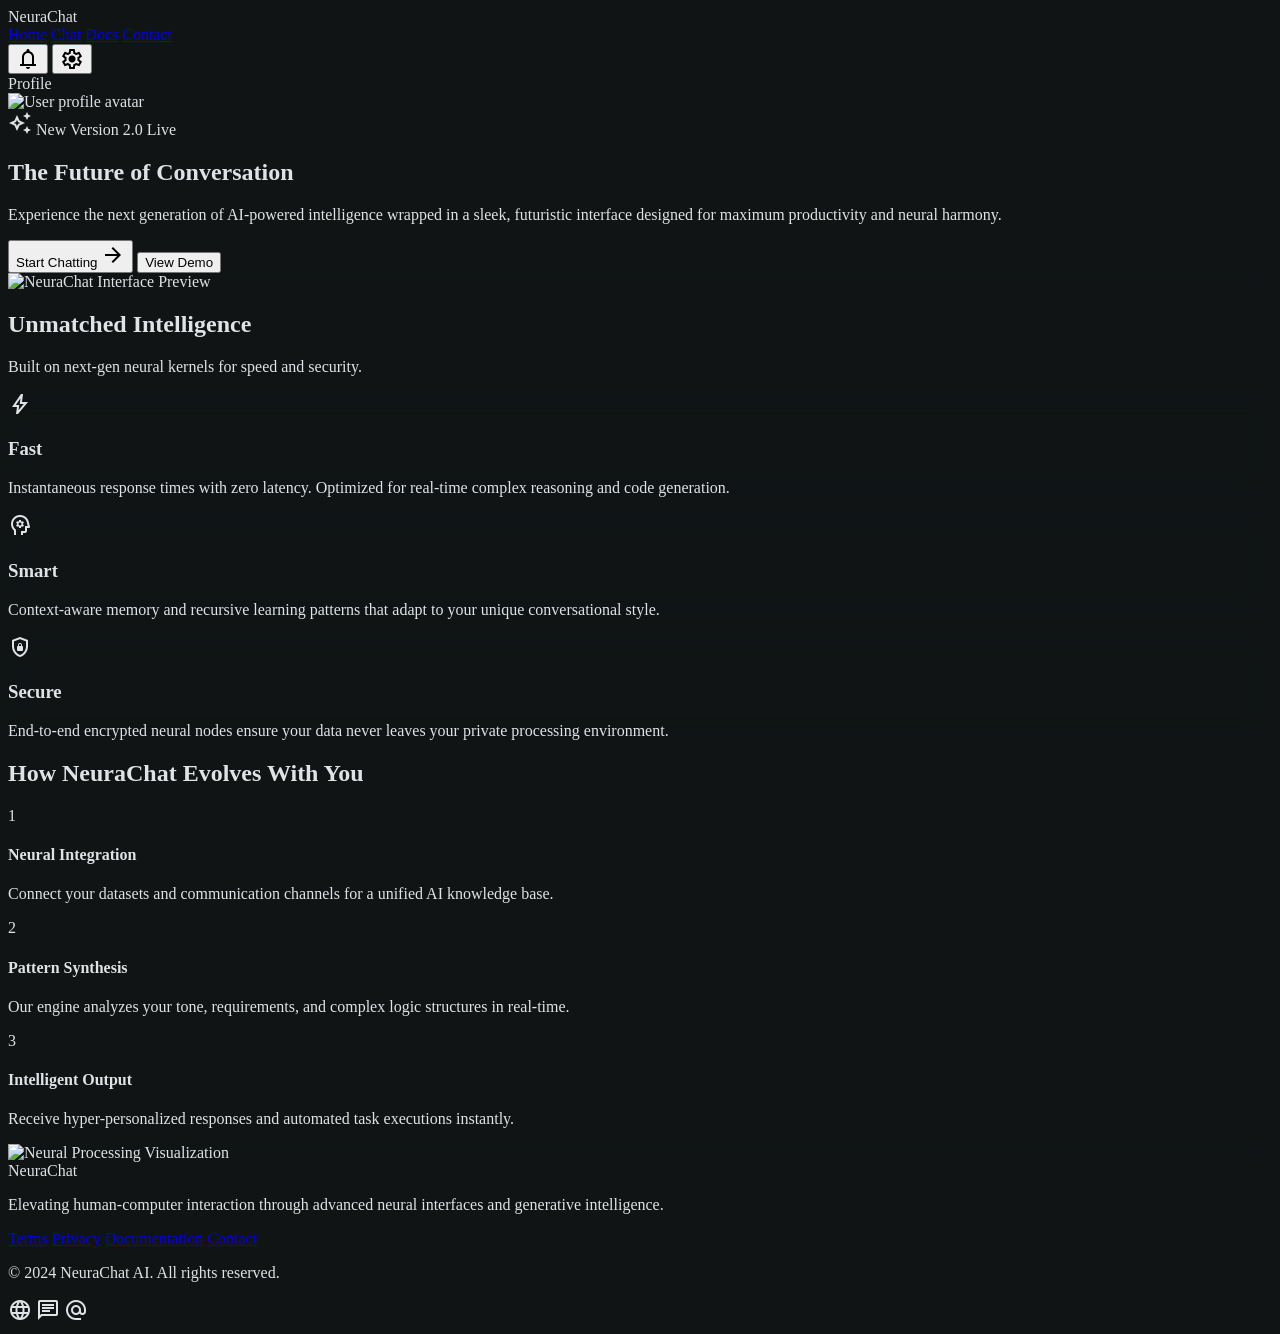
==== frontend/html/index.html @ 5225e56a "Add changes excluding .env" ====
<!DOCTYPE html>

<html class="dark" lang="en"><head>
<meta charset="utf-8"/>
<meta content="width=device-width, initial-scale=1.0" name="viewport"/>
<title>NeuraChat - The Future of Conversation</title>
<script src="https://cdn.tailwindcss.com?plugins=forms,container-queries"></script>
<link href="https://fonts.googleapis.com/css2?family=Inter:wght@400;500;600;700&amp;family=Space+Grotesk:wght@500;600;700&amp;display=swap" rel="stylesheet"/>
<link href="https://fonts.googleapis.com/css2?family=Material+Symbols+Outlined:wght,FILL@100..700,0..1&amp;display=swap" rel="stylesheet"/>
<link href="https://fonts.googleapis.com/css2?family=Material+Symbols+Outlined:wght,FILL@100..700,0..1&amp;display=swap" rel="stylesheet"/>
<style>
        .material-symbols-outlined {
            font-variation-settings: 'FILL' 0, 'wght' 400, 'GRAD' 0, 'opsz' 24;
        }
        body {
            background-color: #101415;
            color: #e0e3e5;
            overflow-x: hidden;
        }
        .glass-card {
            backdrop-filter: blur(12px);
            -webkit-backdrop-filter: blur(12px);
        }
    </style>
<script id="tailwind-config">
        tailwind.config = {
          darkMode: "class",
          theme: {
            extend: {
              "colors": {
                      "on-secondary-fixed": "#001f26",
                      "primary-fixed": "#eaddff",
                      "surface-container-high": "#272a2c",
                      "tertiary-fixed-dim": "#c2c6db",
                      "inverse-surface": "#e0e3e5",
                      "on-primary-fixed": "#25005a",
                      "on-tertiary": "#2b3040",
                      "error-container": "#93000a",
                      "secondary-fixed": "#acedff",
                      "tertiary": "#c2c6db",
                      "on-surface": "#e0e3e5",
                      "surface-bright": "#363a3b",
                      "on-secondary-fixed-variant": "#004e5c",
                      "secondary": "#4cd7f6",
                      "on-tertiary-container": "#e1e5fb",
                      "on-background": "#e0e3e5",
                      "secondary-fixed-dim": "#4cd7f6",
                      "on-tertiary-fixed": "#161b2b",
                      "tertiary-fixed": "#dee1f7",
                      "surface-container-lowest": "#0b0f10",
                      "primary": "#d2bbff",
                      "inverse-primary": "#732ee4",
                      "background": "#101415",
                      "secondary-container": "#03b5d3",
                      "surface": "#101415",
                      "on-tertiary-fixed-variant": "#414658",
                      "surface-variant": "#323537",
                      "inverse-on-surface": "#2d3133",
                      "surface-container-highest": "#323537",
                      "primary-container": "#7c3aed",
                      "tertiary-container": "#616679",
                      "surface-container": "#1d2022",
                      "surface-dim": "#101415",
                      "on-error": "#690005",
                      "surface-tint": "#d2bbff",
                      "outline": "#958da1",
                      "on-secondary": "#003640",
                      "error": "#ffb4ab",
                      "on-error-container": "#ffdad6",
                      "on-primary": "#3f008e",
                      "on-primary-fixed-variant": "#5a00c6",
                      "on-primary-container": "#ede0ff",
                      "surface-container-low": "#191c1e",
                      "on-surface-variant": "#ccc3d8",
                      "on-secondary-container": "#00424e",
                      "outline-variant": "#4a4455",
                      "primary-fixed-dim": "#d2bbff"
              },
              "borderRadius": {
                      "DEFAULT": "0.25rem",
                      "lg": "0.5rem",
                      "xl": "0.75rem",
                      "full": "9999px"
              },
              "spacing": {
                      "lg": "2.5rem",
                      "xl": "4rem",
                      "base": "4px",
                      "md": "1.5rem",
                      "sm": "1rem",
                      "container-max": "1280px",
                      "xs": "0.5rem",
                      "gutter": "24px"
              },
              "fontFamily": {
                      "headline-lg-mobile": ["Space Grotesk"],
                      "body-lg": ["Inter"],
                      "headline-lg": ["Space Grotesk"],
                      "display-lg": ["Space Grotesk"],
                      "caption": ["Inter"],
                      "body-md": ["Inter"],
                      "label-md": ["Inter"],
                      "headline-md": ["Space Grotesk"]
              },
              "fontSize": {
                      "headline-lg-mobile": ["24px", {"lineHeight": "1.2", "fontWeight": "600"}],
                      "body-lg": ["18px", {"lineHeight": "1.6", "fontWeight": "400"}],
                      "headline-lg": ["32px", {"lineHeight": "1.2", "fontWeight": "600"}],
                      "display-lg": ["48px", {"lineHeight": "1.1", "letterSpacing": "-0.02em", "fontWeight": "700"}],
                      "caption": ["12px", {"lineHeight": "1.4", "fontWeight": "400"}],
                      "body-md": ["16px", {"lineHeight": "1.6", "fontWeight": "400"}],
                      "label-md": ["14px", {"lineHeight": "1.4", "letterSpacing": "0.05em", "fontWeight": "600"}],
                      "headline-md": ["24px", {"lineHeight": "1.3", "fontWeight": "500"}]
              }
            },
          },
        }
      </script>
</head>
<body class="bg-background text-on-background selection:bg-primary/30">
<!-- Top Navigation Bar -->
<nav class="fixed top-4 left-1/2 -translate-x-1/2 w-[95%] rounded-xl border border-white/10 bg-surface/80 backdrop-blur-xl shadow-[0_0_20px_rgba(76,215,246,0.1)] z-50 transition-all duration-300">
<div class="flex justify-between items-center px-6 py-3 max-w-7xl mx-auto">
<div class="flex items-center gap-2">
<span class="font-headline-lg text-headline-lg font-bold text-transparent bg-clip-text bg-gradient-to-r from-primary to-secondary">NeuraChat</span>
</div>
<div class="hidden md:flex items-center gap-8">
<a class="font-label-md text-label-md text-secondary border-b-2 border-secondary pb-1 transition-all" href="#">Home</a>
<a class="font-label-md text-label-md text-on-surface-variant hover:text-primary transition-colors transition-transform duration-200 hover:scale-105 active:scale-95" href="#">Chat</a>
<a class="font-label-md text-label-md text-on-surface-variant hover:text-primary transition-colors transition-transform duration-200 hover:scale-105 active:scale-95" href="#">Docs</a>
<a class="font-label-md text-label-md text-on-surface-variant hover:text-primary transition-colors transition-transform duration-200 hover:scale-105 active:scale-95" href="#">Contact</a>
</div>
<div class="flex items-center gap-4">
<button class="material-symbols-outlined text-on-surface-variant hover:text-primary transition-all p-2 rounded-full hover:bg-white/5 active:scale-95" data-icon="notifications">notifications</button>
<button class="material-symbols-outlined text-on-surface-variant hover:text-primary transition-all p-2 rounded-full hover:bg-white/5 active:scale-95" data-icon="settings">settings</button>
<div class="flex items-center gap-3 pl-4 border-l border-white/10">
<span class="hidden lg:block font-label-md text-label-md text-primary">Profile</span>
<div class="w-10 h-10 rounded-full border border-primary/20 overflow-hidden bg-surface-container">
<img alt="User profile avatar" class="w-full h-full object-cover" src="https://lh3.googleusercontent.com/aida-public/[base64]"/>
</div>
</div>
</div>
</div>
</nav>
<!-- Hero Section -->
<section class="relative min-h-screen flex flex-col items-center justify-center pt-32 pb-20 px-gutter">
<!-- Background Glows -->
<div class="absolute top-1/4 left-1/4 w-[500px] h-[500px] bg-primary/20 rounded-full blur-[120px] pointer-events-none"></div>
<div class="absolute bottom-1/4 right-1/4 w-[500px] h-[500px] bg-secondary/10 rounded-full blur-[120px] pointer-events-none"></div>
<div class="relative z-10 max-w-4xl text-center">
<div class="inline-flex items-center gap-2 px-4 py-1.5 rounded-full border border-secondary/30 bg-secondary/5 mb-8">
<span class="material-symbols-outlined text-secondary text-sm" data-icon="auto_awesome">auto_awesome</span>
<span class="font-label-md text-[12px] uppercase tracking-widest text-secondary">New Version 2.0 Live</span>
</div>
<h1 class="font-display-lg text-display-lg md:text-[72px] mb-6 leading-[1.1] tracking-tight">
<span class="block">The Future of</span>
<span class="text-transparent bg-clip-text bg-gradient-to-r from-primary via-secondary to-primary bg-[length:200%_auto] animate-gradient-flow">Conversation</span>
</h1>
<p class="font-body-lg text-body-lg text-on-surface-variant max-w-2xl mx-auto mb-10">
                Experience the next generation of AI-powered intelligence wrapped in a sleek, futuristic interface designed for maximum productivity and neural harmony.
            </p>
<div class="flex flex-col sm:flex-row gap-4 justify-center items-center">
<button class="px-8 py-4 bg-gradient-to-r from-primary-container to-inverse-primary rounded-xl font-label-md text-white shadow-[0_0_30px_rgba(124,58,237,0.3)] hover:brightness-110 hover:scale-[1.02] transition-all active:scale-95 group flex items-center gap-2">
                    Start Chatting
                    <span class="material-symbols-outlined transition-transform group-hover:translate-x-1" data-icon="arrow_forward">arrow_forward</span>
</button>
<button class="px-8 py-4 bg-white/5 border border-secondary/30 backdrop-blur-md rounded-xl font-label-md text-on-surface hover:bg-white/10 transition-all">
                    View Demo
                </button>
</div>
</div>
<!-- Hero Preview Image -->
<div class="mt-20 w-full max-w-5xl px-4 relative">
<div class="absolute inset-0 bg-primary/20 blur-3xl opacity-20 -z-10"></div>
<div class="border border-white/10 rounded-2xl overflow-hidden glass-card p-2 bg-surface/40 shadow-2xl">
<img alt="NeuraChat Interface Preview" class="w-full h-auto rounded-xl object-cover" data-alt="A high-fidelity rendering of a futuristic artificial intelligence dashboard. The interface features translucent violet and cyan glassmorphism panels with glowing data visualizations, neural network diagrams, and elegant typography. The ambient lighting is dark and cinematic with soft cyan neon accents, creating a professional and technologically advanced atmosphere." src="https://lh3.googleusercontent.com/aida-public/[base64]"/>
</div>
</div>
</section>
<!-- Features Bento Grid -->
<section class="py-xl max-w-7xl mx-auto px-gutter">
<div class="text-center mb-16">
<h2 class="font-headline-lg text-headline-lg mb-4">Unmatched Intelligence</h2>
<p class="font-body-md text-on-surface-variant">Built on next-gen neural kernels for speed and security.</p>
</div>
<div class="grid grid-cols-1 md:grid-cols-3 gap-6">
<!-- Fast Card -->
<div class="glass-card bg-surface-container-low/60 border border-white/5 p-8 rounded-3xl hover:border-secondary/30 transition-all group">
<div class="w-12 h-12 rounded-xl bg-secondary/10 flex items-center justify-center mb-6 group-hover:bg-secondary/20 transition-colors">
<span class="material-symbols-outlined text-secondary text-3xl" data-icon="bolt">bolt</span>
</div>
<h3 class="font-headline-md text-headline-md mb-3 text-secondary">Fast</h3>
<p class="font-body-md text-on-surface-variant">Instantaneous response times with zero latency. Optimized for real-time complex reasoning and code generation.</p>
</div>
<!-- Smart Card -->
<div class="glass-card bg-surface-container-low/60 border border-white/5 p-8 rounded-3xl hover:border-primary/30 transition-all group">
<div class="w-12 h-12 rounded-xl bg-primary/10 flex items-center justify-center mb-6 group-hover:bg-primary/20 transition-colors">
<span class="material-symbols-outlined text-primary text-3xl" data-icon="psychology">psychology</span>
</div>
<h3 class="font-headline-md text-headline-md mb-3 text-primary">Smart</h3>
<p class="font-body-md text-on-surface-variant">Context-aware memory and recursive learning patterns that adapt to your unique conversational style.</p>
</div>
<!-- Secure Card -->
<div class="glass-card bg-surface-container-low/60 border border-white/5 p-8 rounded-3xl hover:border-secondary/30 transition-all group">
<div class="w-12 h-12 rounded-xl bg-secondary/10 flex items-center justify-center mb-6 group-hover:bg-secondary/20 transition-colors">
<span class="material-symbols-outlined text-secondary text-3xl" data-icon="shield_lock">shield_lock</span>
</div>
<h3 class="font-headline-md text-headline-md mb-3 text-secondary">Secure</h3>
<p class="font-body-md text-on-surface-variant">End-to-end encrypted neural nodes ensure your data never leaves your private processing environment.</p>
</div>
</div>
</section>
<!-- How It Works Section -->
<section class="py-xl relative overflow-hidden">
<div class="max-w-7xl mx-auto px-gutter relative z-10">
<div class="flex flex-col md:flex-row items-center gap-16">
<div class="w-full md:w-1/2">
<h2 class="font-headline-lg text-[40px] leading-tight mb-8">How NeuraChat <span class="text-secondary">Evolves</span> With You</h2>
<div class="space-y-12">
<!-- Step 1 -->
<div class="flex gap-6">
<div class="flex-shrink-0 w-10 h-10 rounded-full border border-primary text-primary flex items-center justify-center font-bold">1</div>
<div>
<h4 class="font-headline-md text-xl mb-2 text-on-surface">Neural Integration</h4>
<p class="font-body-md text-on-surface-variant">Connect your datasets and communication channels for a unified AI knowledge base.</p>
</div>
</div>
<!-- Step 2 -->
<div class="flex gap-6">
<div class="flex-shrink-0 w-10 h-10 rounded-full border border-primary text-primary flex items-center justify-center font-bold">2</div>
<div>
<h4 class="font-headline-md text-xl mb-2 text-on-surface">Pattern Synthesis</h4>
<p class="font-body-md text-on-surface-variant">Our engine analyzes your tone, requirements, and complex logic structures in real-time.</p>
</div>
</div>
<!-- Step 3 -->
<div class="flex gap-6">
<div class="flex-shrink-0 w-10 h-10 rounded-full border border-primary text-primary flex items-center justify-center font-bold">3</div>
<div>
<h4 class="font-headline-md text-xl mb-2 text-on-surface">Intelligent Output</h4>
<p class="font-body-md text-on-surface-variant">Receive hyper-personalized responses and automated task executions instantly.</p>
</div>
</div>
</div>
</div>
<div class="w-full md:w-1/2 relative">
<div class="absolute -inset-4 bg-gradient-to-r from-primary/20 to-secondary/20 blur-2xl rounded-3xl"></div>
<div class="relative glass-card border border-white/10 rounded-3xl p-6 bg-surface/30">
<img alt="Neural Processing Visualization" class="w-full h-auto rounded-xl grayscale hover:grayscale-0 transition-all duration-700" data-alt="A detailed digital macro shot of a synthetic neural network pulsating with light. Glowing cyan paths represent data traveling through violet nodes against a deep black void. The aesthetic is clean, high-tech, and futuristic, with a focus on depth of field and soft crystalline refractions, reflecting a sophisticated AI processing environment." src="https://lh3.googleusercontent.com/aida-public/[base64]"/>
</div>
</div>
</div>
</div>
</section>
<!-- Footer -->
<footer class="w-full border-t border-white/5 bg-gradient-to-t from-surface-container-lowest to-transparent py-12">
<div class="max-w-7xl mx-auto px-8 flex flex-col md:flex-row justify-between items-center gap-8">
<div class="flex flex-col gap-4 items-center md:items-start">
<span class="font-headline-md text-headline-md text-primary font-bold">NeuraChat</span>
<p class="font-caption text-caption text-on-surface-variant max-w-xs text-center md:text-left">
                    Elevating human-computer interaction through advanced neural interfaces and generative intelligence.
                </p>
</div>
<div class="flex flex-wrap justify-center gap-8">
<a class="font-caption text-caption text-on-surface-variant hover:text-secondary transition-colors cursor-pointer opacity-80 hover:opacity-100" href="#">Terms</a>
<a class="font-caption text-caption text-on-surface-variant hover:text-secondary transition-colors cursor-pointer opacity-80 hover:opacity-100" href="#">Privacy</a>
<a class="font-caption text-caption text-on-surface-variant hover:text-secondary transition-colors cursor-pointer opacity-80 hover:opacity-100" href="#">Documentation</a>
<a class="font-caption text-caption text-on-surface-variant hover:text-secondary transition-colors cursor-pointer opacity-80 hover:opacity-100" href="#">Contact</a>
</div>
<div class="text-center md:text-right">
<p class="font-caption text-caption text-on-surface-variant">© 2024 NeuraChat AI. All rights reserved.</p>
<div class="flex gap-4 mt-2 justify-center md:justify-end">
<span class="material-symbols-outlined text-secondary opacity-60 hover:opacity-100 cursor-pointer transition-all" data-icon="language">language</span>
<span class="material-symbols-outlined text-secondary opacity-60 hover:opacity-100 cursor-pointer transition-all" data-icon="chat">chat</span>
<span class="material-symbols-outlined text-secondary opacity-60 hover:opacity-100 cursor-pointer transition-all" data-icon="alternate_email">alternate_email</span>
</div>
</div>
</div>
</footer>
</body></html>
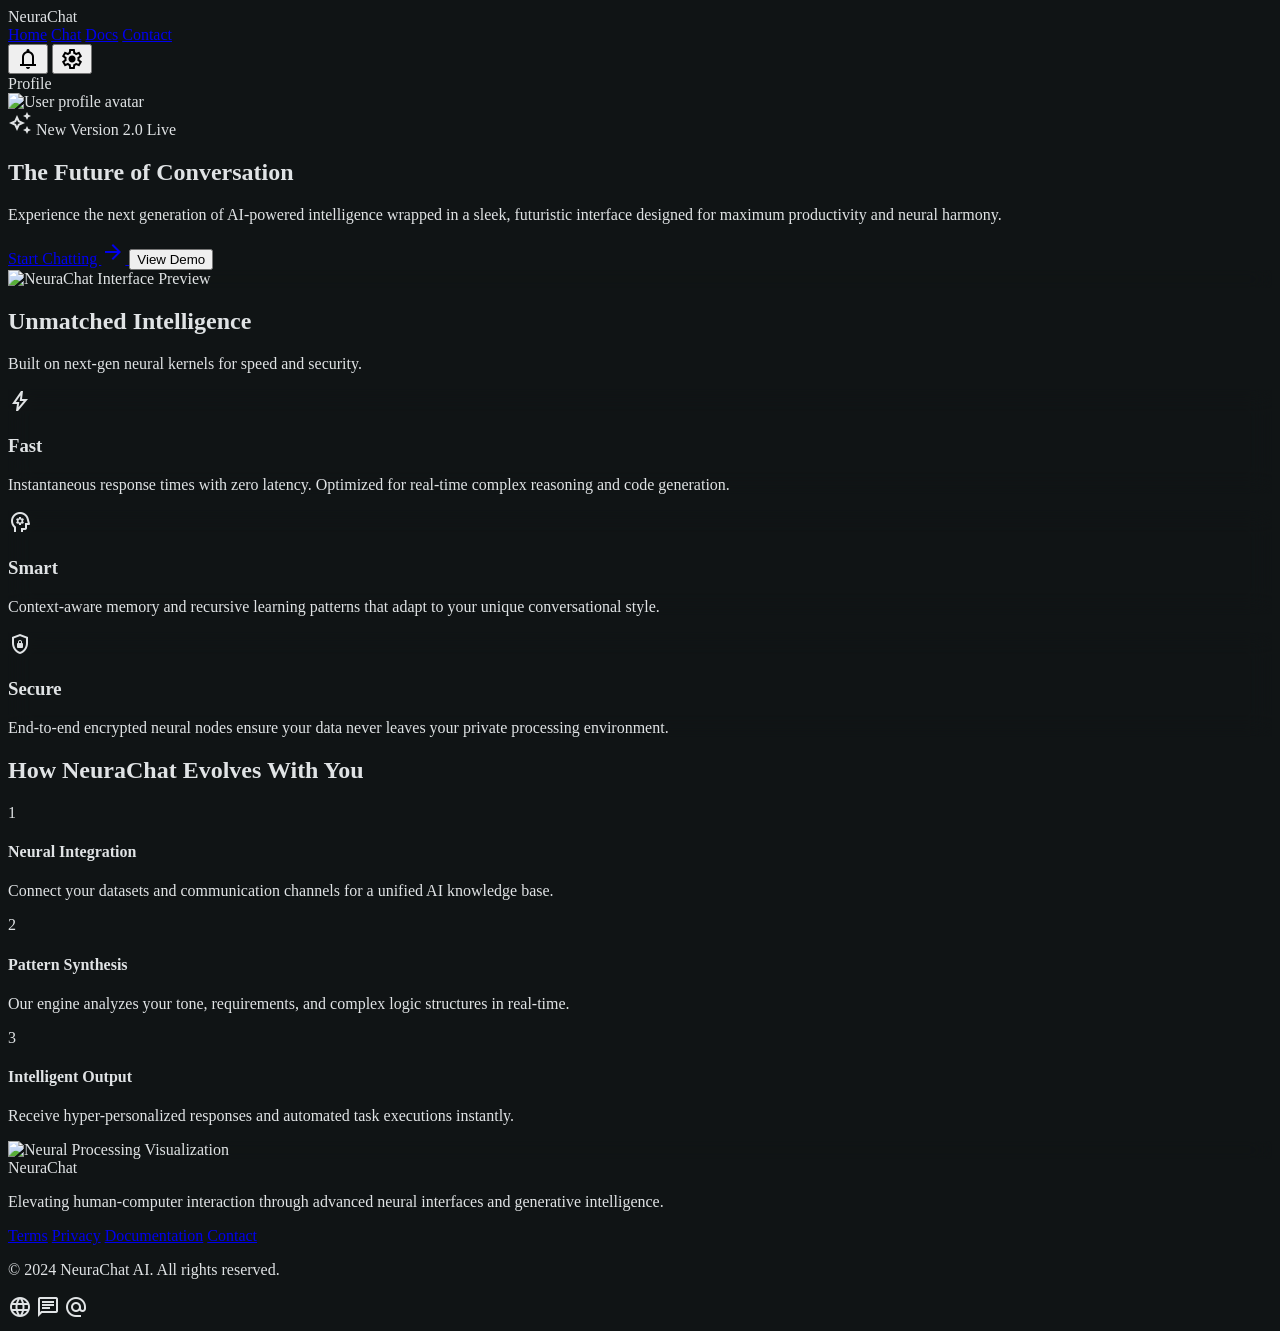
==== commit 921752de: "UI: Overhaul navigation paths and interactive components - Standardized absolute routing paths acros" ====
--- a/frontend/html/index.html
+++ b/frontend/html/index.html
@@ -8,114 +8,8 @@
 <link href="https://fonts.googleapis.com/css2?family=Inter:wght@400;500;600;700&amp;family=Space+Grotesk:wght@500;600;700&amp;display=swap" rel="stylesheet"/>
 <link href="https://fonts.googleapis.com/css2?family=Material+Symbols+Outlined:wght,FILL@100..700,0..1&amp;display=swap" rel="stylesheet"/>
 <link href="https://fonts.googleapis.com/css2?family=Material+Symbols+Outlined:wght,FILL@100..700,0..1&amp;display=swap" rel="stylesheet"/>
-<style>
-        .material-symbols-outlined {
-            font-variation-settings: 'FILL' 0, 'wght' 400, 'GRAD' 0, 'opsz' 24;
-        }
-        body {
-            background-color: #101415;
-            color: #e0e3e5;
-            overflow-x: hidden;
-        }
-        .glass-card {
-            backdrop-filter: blur(12px);
-            -webkit-backdrop-filter: blur(12px);
-        }
-    </style>
-<script id="tailwind-config">
-        tailwind.config = {
-          darkMode: "class",
-          theme: {
-            extend: {
-              "colors": {
-                      "on-secondary-fixed": "#001f26",
-                      "primary-fixed": "#eaddff",
-                      "surface-container-high": "#272a2c",
-                      "tertiary-fixed-dim": "#c2c6db",
-                      "inverse-surface": "#e0e3e5",
-                      "on-primary-fixed": "#25005a",
-                      "on-tertiary": "#2b3040",
-                      "error-container": "#93000a",
-                      "secondary-fixed": "#acedff",
-                      "tertiary": "#c2c6db",
-                      "on-surface": "#e0e3e5",
-                      "surface-bright": "#363a3b",
-                      "on-secondary-fixed-variant": "#004e5c",
-                      "secondary": "#4cd7f6",
-                      "on-tertiary-container": "#e1e5fb",
-                      "on-background": "#e0e3e5",
-                      "secondary-fixed-dim": "#4cd7f6",
-                      "on-tertiary-fixed": "#161b2b",
-                      "tertiary-fixed": "#dee1f7",
-                      "surface-container-lowest": "#0b0f10",
-                      "primary": "#d2bbff",
-                      "inverse-primary": "#732ee4",
-                      "background": "#101415",
-                      "secondary-container": "#03b5d3",
-                      "surface": "#101415",
-                      "on-tertiary-fixed-variant": "#414658",
-                      "surface-variant": "#323537",
-                      "inverse-on-surface": "#2d3133",
-                      "surface-container-highest": "#323537",
-                      "primary-container": "#7c3aed",
-                      "tertiary-container": "#616679",
-                      "surface-container": "#1d2022",
-                      "surface-dim": "#101415",
-                      "on-error": "#690005",
-                      "surface-tint": "#d2bbff",
-                      "outline": "#958da1",
-                      "on-secondary": "#003640",
-                      "error": "#ffb4ab",
-                      "on-error-container": "#ffdad6",
-                      "on-primary": "#3f008e",
-                      "on-primary-fixed-variant": "#5a00c6",
-                      "on-primary-container": "#ede0ff",
-                      "surface-container-low": "#191c1e",
-                      "on-surface-variant": "#ccc3d8",
-                      "on-secondary-container": "#00424e",
-                      "outline-variant": "#4a4455",
-                      "primary-fixed-dim": "#d2bbff"
-              },
-              "borderRadius": {
-                      "DEFAULT": "0.25rem",
-                      "lg": "0.5rem",
-                      "xl": "0.75rem",
-                      "full": "9999px"
-              },
-              "spacing": {
-                      "lg": "2.5rem",
-                      "xl": "4rem",
-                      "base": "4px",
-                      "md": "1.5rem",
-                      "sm": "1rem",
-                      "container-max": "1280px",
-                      "xs": "0.5rem",
-                      "gutter": "24px"
-              },
-              "fontFamily": {
-                      "headline-lg-mobile": ["Space Grotesk"],
-                      "body-lg": ["Inter"],
-                      "headline-lg": ["Space Grotesk"],
-                      "display-lg": ["Space Grotesk"],
-                      "caption": ["Inter"],
-                      "body-md": ["Inter"],
-                      "label-md": ["Inter"],
-                      "headline-md": ["Space Grotesk"]
-              },
-              "fontSize": {
-                      "headline-lg-mobile": ["24px", {"lineHeight": "1.2", "fontWeight": "600"}],
-                      "body-lg": ["18px", {"lineHeight": "1.6", "fontWeight": "400"}],
-                      "headline-lg": ["32px", {"lineHeight": "1.2", "fontWeight": "600"}],
-                      "display-lg": ["48px", {"lineHeight": "1.1", "letterSpacing": "-0.02em", "fontWeight": "700"}],
-                      "caption": ["12px", {"lineHeight": "1.4", "fontWeight": "400"}],
-                      "body-md": ["16px", {"lineHeight": "1.6", "fontWeight": "400"}],
-                      "label-md": ["14px", {"lineHeight": "1.4", "letterSpacing": "0.05em", "fontWeight": "600"}],
-                      "headline-md": ["24px", {"lineHeight": "1.3", "fontWeight": "500"}]
-              }
-            },
-          },
-        }
-      </script>
+<link rel="stylesheet" href="../css/index.css">
+<script src="../js/tailwind-config.js"></script>
 </head>
 <body class="bg-background text-on-background selection:bg-primary/30">
 <!-- Top Navigation Bar -->
@@ -125,10 +19,10 @@
 <span class="font-headline-lg text-headline-lg font-bold text-transparent bg-clip-text bg-gradient-to-r from-primary to-secondary">NeuraChat</span>
 </div>
 <div class="hidden md:flex items-center gap-8">
-<a class="font-label-md text-label-md text-secondary border-b-2 border-secondary pb-1 transition-all" href="#">Home</a>
-<a class="font-label-md text-label-md text-on-surface-variant hover:text-primary transition-colors transition-transform duration-200 hover:scale-105 active:scale-95" href="#">Chat</a>
-<a class="font-label-md text-label-md text-on-surface-variant hover:text-primary transition-colors transition-transform duration-200 hover:scale-105 active:scale-95" href="#">Docs</a>
-<a class="font-label-md text-label-md text-on-surface-variant hover:text-primary transition-colors transition-transform duration-200 hover:scale-105 active:scale-95" href="#">Contact</a>
+<a class="font-label-md text-label-md text-secondary border-b-2 border-secondary pb-1 transition-all" href="/">Home</a>
+<a class="font-label-md text-label-md text-on-surface-variant hover:text-primary transition-colors transition-transform duration-200 hover:scale-105 active:scale-95" href="/chat.html">Chat</a>
+<a class="font-label-md text-label-md text-on-surface-variant hover:text-primary transition-colors transition-transform duration-200 hover:scale-105 active:scale-95" href="/docs.html">Docs</a>
+<a class="font-label-md text-label-md text-on-surface-variant hover:text-primary transition-colors transition-transform duration-200 hover:scale-105 active:scale-95" href="/contact.html">Contact</a>
 </div>
 <div class="flex items-center gap-4">
 <button class="material-symbols-outlined text-on-surface-variant hover:text-primary transition-all p-2 rounded-full hover:bg-white/5 active:scale-95" data-icon="notifications">notifications</button>
@@ -160,10 +54,10 @@
                 Experience the next generation of AI-powered intelligence wrapped in a sleek, futuristic interface designed for maximum productivity and neural harmony.
             </p>
 <div class="flex flex-col sm:flex-row gap-4 justify-center items-center">
-<button class="px-8 py-4 bg-gradient-to-r from-primary-container to-inverse-primary rounded-xl font-label-md text-white shadow-[0_0_30px_rgba(124,58,237,0.3)] hover:brightness-110 hover:scale-[1.02] transition-all active:scale-95 group flex items-center gap-2">
+<a href="/chat.html" class="px-8 py-4 bg-gradient-to-r from-primary-container to-inverse-primary rounded-xl font-label-md text-white shadow-[0_0_30px_rgba(124,58,237,0.3)] hover:brightness-110 hover:scale-[1.02] transition-all active:scale-95 group flex items-center w-fit gap-2">
                     Start Chatting
                     <span class="material-symbols-outlined transition-transform group-hover:translate-x-1" data-icon="arrow_forward">arrow_forward</span>
-</button>
+</a>
 <button class="px-8 py-4 bg-white/5 border border-secondary/30 backdrop-blur-md rounded-xl font-label-md text-on-surface hover:bg-white/10 transition-all">
                     View Demo
                 </button>
@@ -262,10 +156,10 @@
                 </p>
 </div>
 <div class="flex flex-wrap justify-center gap-8">
-<a class="font-caption text-caption text-on-surface-variant hover:text-secondary transition-colors cursor-pointer opacity-80 hover:opacity-100" href="#">Terms</a>
-<a class="font-caption text-caption text-on-surface-variant hover:text-secondary transition-colors cursor-pointer opacity-80 hover:opacity-100" href="#">Privacy</a>
-<a class="font-caption text-caption text-on-surface-variant hover:text-secondary transition-colors cursor-pointer opacity-80 hover:opacity-100" href="#">Documentation</a>
-<a class="font-caption text-caption text-on-surface-variant hover:text-secondary transition-colors cursor-pointer opacity-80 hover:opacity-100" href="#">Contact</a>
+<a class="font-caption text-caption text-on-surface-variant hover:text-secondary transition-colors cursor-pointer opacity-80 hover:opacity-100" href="/terms.html">Terms</a>
+<a class="font-caption text-caption text-on-surface-variant hover:text-secondary transition-colors cursor-pointer opacity-80 hover:opacity-100" href="/terms.html">Privacy</a>
+<a class="font-caption text-caption text-on-surface-variant hover:text-secondary transition-colors cursor-pointer opacity-80 hover:opacity-100" href="/docs.html">Documentation</a>
+<a class="font-caption text-caption text-on-surface-variant hover:text-secondary transition-colors cursor-pointer opacity-80 hover:opacity-100" href="/contact.html">Contact</a>
 </div>
 <div class="text-center md:text-right">
 <p class="font-caption text-caption text-on-surface-variant">© 2024 NeuraChat AI. All rights reserved.</p>
--- a/frontend/css/index.css
+++ b/frontend/css/index.css
@@ -0,0 +1,12 @@
+.material-symbols-outlined {
+    font-variation-settings: 'FILL' 0, 'wght' 400, 'GRAD' 0, 'opsz' 24;
+}
+body {
+    background-color: #101415;
+    color: #e0e3e5;
+    overflow-x: hidden;
+}
+.glass-card {
+    backdrop-filter: blur(12px);
+    -webkit-backdrop-filter: blur(12px);
+}
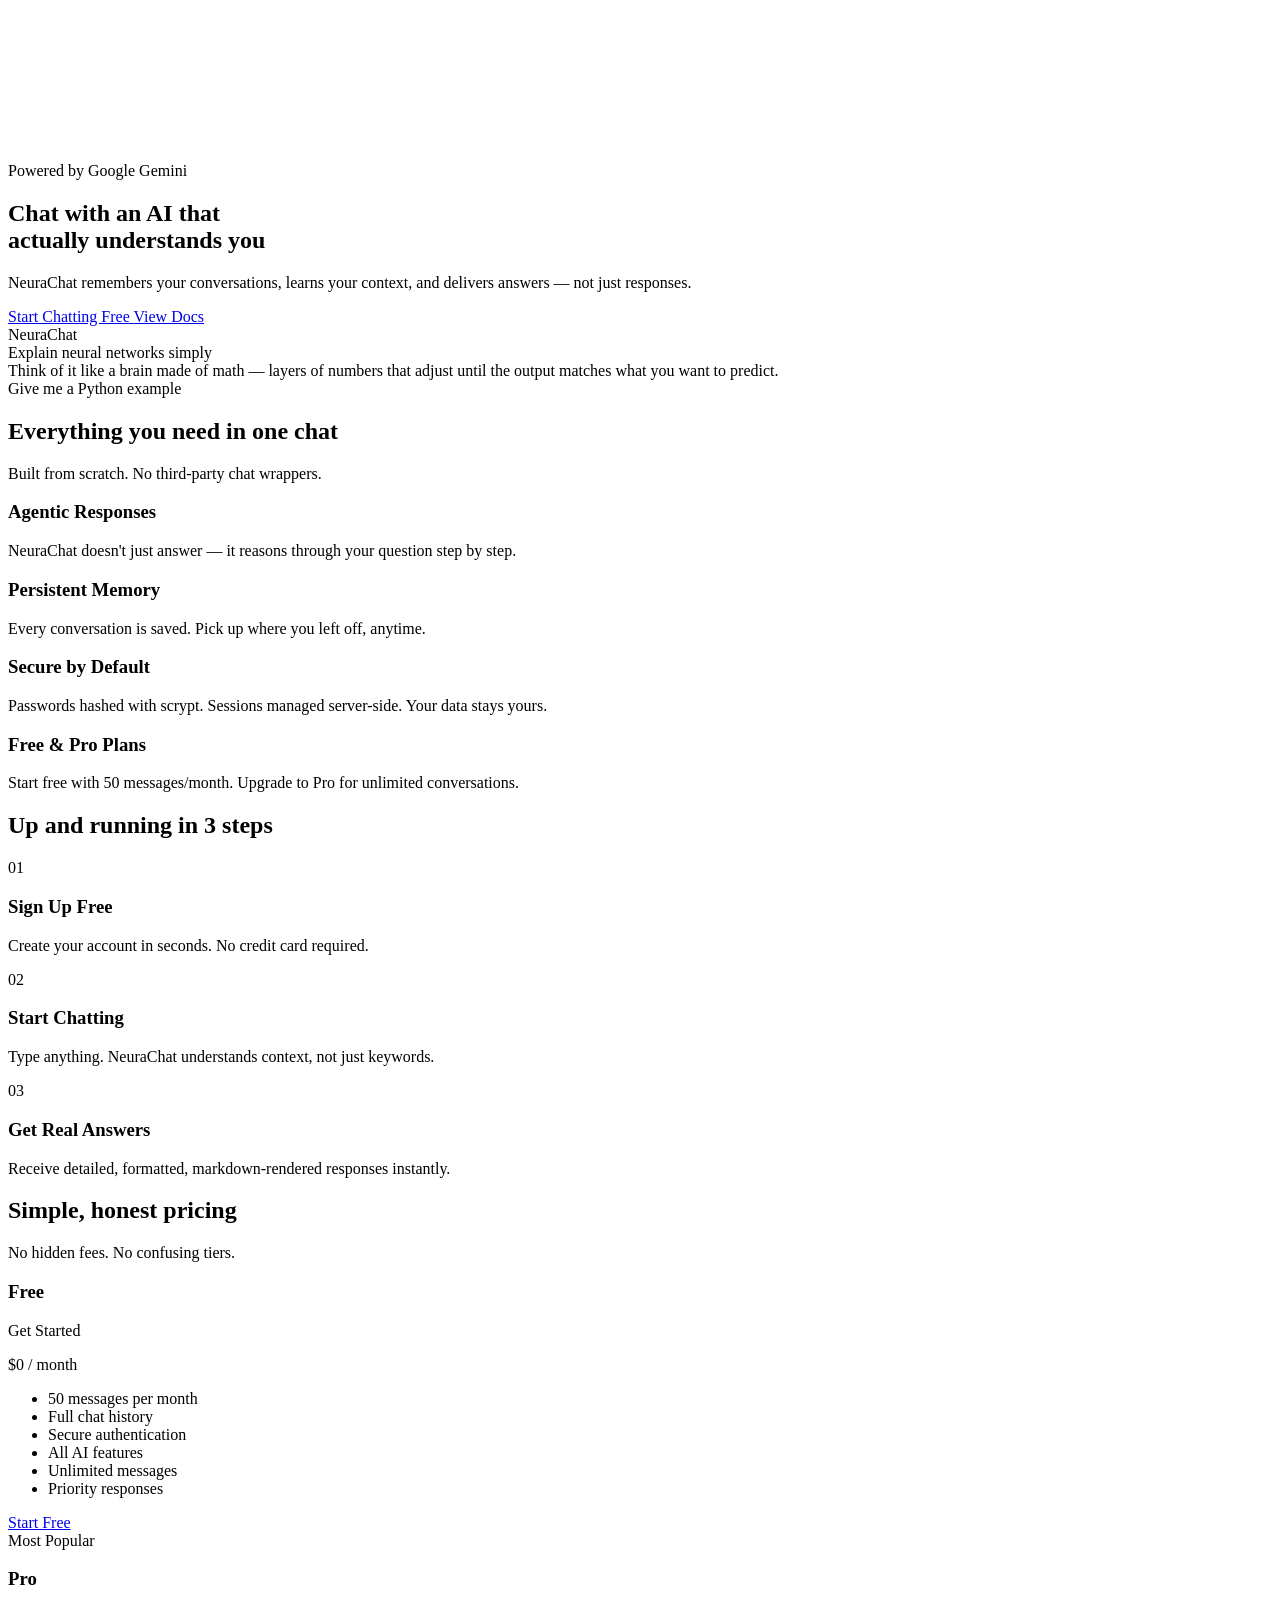
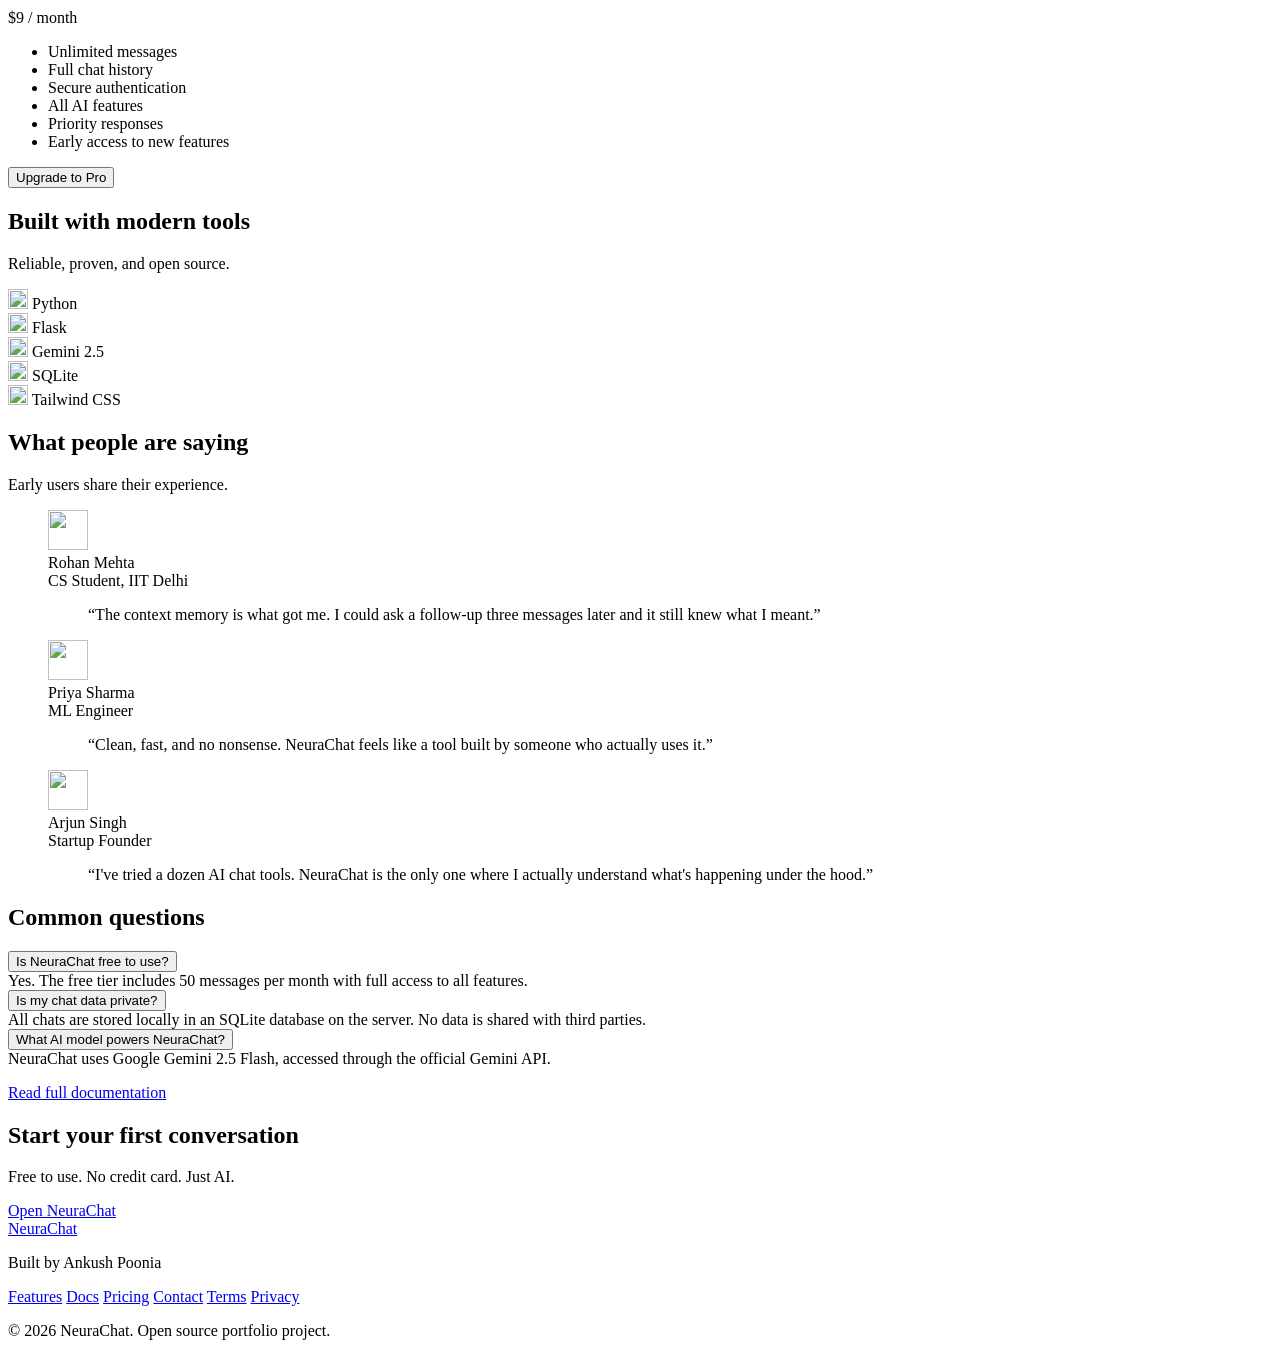
==== commit 3f67144c: "feat: complete frontend rebuild - Phase 1 >> >> - New design system (main.css, animations.css) >> - " ====
--- a/frontend/html/index.html
+++ b/frontend/html/index.html
@@ -1,175 +1,394 @@
 <!DOCTYPE html>
-
-<html class="dark" lang="en"><head>
-<meta charset="utf-8"/>
-<meta content="width=device-width, initial-scale=1.0" name="viewport"/>
-<title>NeuraChat - The Future of Conversation</title>
-<script src="https://cdn.tailwindcss.com?plugins=forms,container-queries"></script>
-<link href="https://fonts.googleapis.com/css2?family=Inter:wght@400;500;600;700&amp;family=Space+Grotesk:wght@500;600;700&amp;display=swap" rel="stylesheet"/>
-<link href="https://fonts.googleapis.com/css2?family=Material+Symbols+Outlined:wght,FILL@100..700,0..1&amp;display=swap" rel="stylesheet"/>
-<link href="https://fonts.googleapis.com/css2?family=Material+Symbols+Outlined:wght,FILL@100..700,0..1&amp;display=swap" rel="stylesheet"/>
-<link rel="stylesheet" href="../css/index.css">
-<script src="../js/tailwind-config.js"></script>
+<html lang="en" data-theme="dark">
+<head>
+  <meta charset="utf-8" />
+  <meta name="viewport" content="width=device-width, initial-scale=1.0" />
+  <title>NeuraChat — AI Conversations That Actually Remember</title>
+  <meta name="description" content="NeuraChat is a full-stack AI chatbot with persistent memory, agentic responses, and secure authentication. Start chatting for free." />
+  <meta property="og:title" content="NeuraChat — AI Conversations That Actually Remember" />
+  <meta property="og:description" content="Full-stack AI chatbot with persistent memory, agentic responses, and secure authentication." />
+  <meta property="og:image" content="/static/assets/og-image.png" />
+  <link rel="icon" href="/static/assets/favicon.png" type="image/png" sizes="256x256" />
+  <script src="https://cdn.tailwindcss.com"></script>
+  <script>
+    tailwind.config = {
+      theme: {
+        extend: {
+          fontFamily: {
+            display: ['Syne', 'sans-serif'],
+            body: ['DM Sans', 'sans-serif'],
+            mono: ['JetBrains Mono', 'monospace'],
+          },
+        },
+      },
+    };
+  </script>
+  <link rel="stylesheet" href="/css/main.css" />
+  <link rel="stylesheet" href="/css/animations.css" />
 </head>
-<body class="bg-background text-on-background selection:bg-primary/30">
-<!-- Top Navigation Bar -->
-<nav class="fixed top-4 left-1/2 -translate-x-1/2 w-[95%] rounded-xl border border-white/10 bg-surface/80 backdrop-blur-xl shadow-[0_0_20px_rgba(76,215,246,0.1)] z-50 transition-all duration-300">
-<div class="flex justify-between items-center px-6 py-3 max-w-7xl mx-auto">
-<div class="flex items-center gap-2">
-<span class="font-headline-lg text-headline-lg font-bold text-transparent bg-clip-text bg-gradient-to-r from-primary to-secondary">NeuraChat</span>
-</div>
-<div class="hidden md:flex items-center gap-8">
-<a class="font-label-md text-label-md text-secondary border-b-2 border-secondary pb-1 transition-all" href="/">Home</a>
-<a class="font-label-md text-label-md text-on-surface-variant hover:text-primary transition-colors transition-transform duration-200 hover:scale-105 active:scale-95" href="/chat.html">Chat</a>
-<a class="font-label-md text-label-md text-on-surface-variant hover:text-primary transition-colors transition-transform duration-200 hover:scale-105 active:scale-95" href="/docs.html">Docs</a>
-<a class="font-label-md text-label-md text-on-surface-variant hover:text-primary transition-colors transition-transform duration-200 hover:scale-105 active:scale-95" href="/contact.html">Contact</a>
-</div>
-<div class="flex items-center gap-4">
-<button class="material-symbols-outlined text-on-surface-variant hover:text-primary transition-all p-2 rounded-full hover:bg-white/5 active:scale-95" data-icon="notifications">notifications</button>
-<button class="material-symbols-outlined text-on-surface-variant hover:text-primary transition-all p-2 rounded-full hover:bg-white/5 active:scale-95" data-icon="settings">settings</button>
-<div class="flex items-center gap-3 pl-4 border-l border-white/10">
-<span class="hidden lg:block font-label-md text-label-md text-primary">Profile</span>
-<div class="w-10 h-10 rounded-full border border-primary/20 overflow-hidden bg-surface-container">
-<img alt="User profile avatar" class="w-full h-full object-cover" src="https://lh3.googleusercontent.com/aida-public/[base64]"/>
-</div>
-</div>
-</div>
-</div>
-</nav>
-<!-- Hero Section -->
-<section class="relative min-h-screen flex flex-col items-center justify-center pt-32 pb-20 px-gutter">
-<!-- Background Glows -->
-<div class="absolute top-1/4 left-1/4 w-[500px] h-[500px] bg-primary/20 rounded-full blur-[120px] pointer-events-none"></div>
-<div class="absolute bottom-1/4 right-1/4 w-[500px] h-[500px] bg-secondary/10 rounded-full blur-[120px] pointer-events-none"></div>
-<div class="relative z-10 max-w-4xl text-center">
-<div class="inline-flex items-center gap-2 px-4 py-1.5 rounded-full border border-secondary/30 bg-secondary/5 mb-8">
-<span class="material-symbols-outlined text-secondary text-sm" data-icon="auto_awesome">auto_awesome</span>
-<span class="font-label-md text-[12px] uppercase tracking-widest text-secondary">New Version 2.0 Live</span>
-</div>
-<h1 class="font-display-lg text-display-lg md:text-[72px] mb-6 leading-[1.1] tracking-tight">
-<span class="block">The Future of</span>
-<span class="text-transparent bg-clip-text bg-gradient-to-r from-primary via-secondary to-primary bg-[length:200%_auto] animate-gradient-flow">Conversation</span>
-</h1>
-<p class="font-body-lg text-body-lg text-on-surface-variant max-w-2xl mx-auto mb-10">
-                Experience the next generation of AI-powered intelligence wrapped in a sleek, futuristic interface designed for maximum productivity and neural harmony.
-            </p>
-<div class="flex flex-col sm:flex-row gap-4 justify-center items-center">
-<a href="/chat.html" class="px-8 py-4 bg-gradient-to-r from-primary-container to-inverse-primary rounded-xl font-label-md text-white shadow-[0_0_30px_rgba(124,58,237,0.3)] hover:brightness-110 hover:scale-[1.02] transition-all active:scale-95 group flex items-center w-fit gap-2">
-                    Start Chatting
-                    <span class="material-symbols-outlined transition-transform group-hover:translate-x-1" data-icon="arrow_forward">arrow_forward</span>
-</a>
-<button class="px-8 py-4 bg-white/5 border border-secondary/30 backdrop-blur-md rounded-xl font-label-md text-on-surface hover:bg-white/10 transition-all">
-                    View Demo
-                </button>
-</div>
-</div>
-<!-- Hero Preview Image -->
-<div class="mt-20 w-full max-w-5xl px-4 relative">
-<div class="absolute inset-0 bg-primary/20 blur-3xl opacity-20 -z-10"></div>
-<div class="border border-white/10 rounded-2xl overflow-hidden glass-card p-2 bg-surface/40 shadow-2xl">
-<img alt="NeuraChat Interface Preview" class="w-full h-auto rounded-xl object-cover" data-alt="A high-fidelity rendering of a futuristic artificial intelligence dashboard. The interface features translucent violet and cyan glassmorphism panels with glowing data visualizations, neural network diagrams, and elegant typography. The ambient lighting is dark and cinematic with soft cyan neon accents, creating a professional and technologically advanced atmosphere." src="https://lh3.googleusercontent.com/aida-public/[base64]"/>
-</div>
-</div>
-</section>
-<!-- Features Bento Grid -->
-<section class="py-xl max-w-7xl mx-auto px-gutter">
-<div class="text-center mb-16">
-<h2 class="font-headline-lg text-headline-lg mb-4">Unmatched Intelligence</h2>
-<p class="font-body-md text-on-surface-variant">Built on next-gen neural kernels for speed and security.</p>
-</div>
-<div class="grid grid-cols-1 md:grid-cols-3 gap-6">
-<!-- Fast Card -->
-<div class="glass-card bg-surface-container-low/60 border border-white/5 p-8 rounded-3xl hover:border-secondary/30 transition-all group">
-<div class="w-12 h-12 rounded-xl bg-secondary/10 flex items-center justify-center mb-6 group-hover:bg-secondary/20 transition-colors">
-<span class="material-symbols-outlined text-secondary text-3xl" data-icon="bolt">bolt</span>
-</div>
-<h3 class="font-headline-md text-headline-md mb-3 text-secondary">Fast</h3>
-<p class="font-body-md text-on-surface-variant">Instantaneous response times with zero latency. Optimized for real-time complex reasoning and code generation.</p>
-</div>
-<!-- Smart Card -->
-<div class="glass-card bg-surface-container-low/60 border border-white/5 p-8 rounded-3xl hover:border-primary/30 transition-all group">
-<div class="w-12 h-12 rounded-xl bg-primary/10 flex items-center justify-center mb-6 group-hover:bg-primary/20 transition-colors">
-<span class="material-symbols-outlined text-primary text-3xl" data-icon="psychology">psychology</span>
-</div>
-<h3 class="font-headline-md text-headline-md mb-3 text-primary">Smart</h3>
-<p class="font-body-md text-on-surface-variant">Context-aware memory and recursive learning patterns that adapt to your unique conversational style.</p>
-</div>
-<!-- Secure Card -->
-<div class="glass-card bg-surface-container-low/60 border border-white/5 p-8 rounded-3xl hover:border-secondary/30 transition-all group">
-<div class="w-12 h-12 rounded-xl bg-secondary/10 flex items-center justify-center mb-6 group-hover:bg-secondary/20 transition-colors">
-<span class="material-symbols-outlined text-secondary text-3xl" data-icon="shield_lock">shield_lock</span>
-</div>
-<h3 class="font-headline-md text-headline-md mb-3 text-secondary">Secure</h3>
-<p class="font-body-md text-on-surface-variant">End-to-end encrypted neural nodes ensure your data never leaves your private processing environment.</p>
-</div>
-</div>
-</section>
-<!-- How It Works Section -->
-<section class="py-xl relative overflow-hidden">
-<div class="max-w-7xl mx-auto px-gutter relative z-10">
-<div class="flex flex-col md:flex-row items-center gap-16">
-<div class="w-full md:w-1/2">
-<h2 class="font-headline-lg text-[40px] leading-tight mb-8">How NeuraChat <span class="text-secondary">Evolves</span> With You</h2>
-<div class="space-y-12">
-<!-- Step 1 -->
-<div class="flex gap-6">
-<div class="flex-shrink-0 w-10 h-10 rounded-full border border-primary text-primary flex items-center justify-center font-bold">1</div>
-<div>
-<h4 class="font-headline-md text-xl mb-2 text-on-surface">Neural Integration</h4>
-<p class="font-body-md text-on-surface-variant">Connect your datasets and communication channels for a unified AI knowledge base.</p>
-</div>
-</div>
-<!-- Step 2 -->
-<div class="flex gap-6">
-<div class="flex-shrink-0 w-10 h-10 rounded-full border border-primary text-primary flex items-center justify-center font-bold">2</div>
-<div>
-<h4 class="font-headline-md text-xl mb-2 text-on-surface">Pattern Synthesis</h4>
-<p class="font-body-md text-on-surface-variant">Our engine analyzes your tone, requirements, and complex logic structures in real-time.</p>
-</div>
-</div>
-<!-- Step 3 -->
-<div class="flex gap-6">
-<div class="flex-shrink-0 w-10 h-10 rounded-full border border-primary text-primary flex items-center justify-center font-bold">3</div>
-<div>
-<h4 class="font-headline-md text-xl mb-2 text-on-surface">Intelligent Output</h4>
-<p class="font-body-md text-on-surface-variant">Receive hyper-personalized responses and automated task executions instantly.</p>
-</div>
-</div>
-</div>
-</div>
-<div class="w-full md:w-1/2 relative">
-<div class="absolute -inset-4 bg-gradient-to-r from-primary/20 to-secondary/20 blur-2xl rounded-3xl"></div>
-<div class="relative glass-card border border-white/10 rounded-3xl p-6 bg-surface/30">
-<img alt="Neural Processing Visualization" class="w-full h-auto rounded-xl grayscale hover:grayscale-0 transition-all duration-700" data-alt="A detailed digital macro shot of a synthetic neural network pulsating with light. Glowing cyan paths represent data traveling through violet nodes against a deep black void. The aesthetic is clean, high-tech, and futuristic, with a focus on depth of field and soft crystalline refractions, reflecting a sophisticated AI processing environment." src="https://lh3.googleusercontent.com/aida-public/[base64]"/>
-</div>
-</div>
-</div>
-</div>
-</section>
-<!-- Footer -->
-<footer class="w-full border-t border-white/5 bg-gradient-to-t from-surface-container-lowest to-transparent py-12">
-<div class="max-w-7xl mx-auto px-8 flex flex-col md:flex-row justify-between items-center gap-8">
-<div class="flex flex-col gap-4 items-center md:items-start">
-<span class="font-headline-md text-headline-md text-primary font-bold">NeuraChat</span>
-<p class="font-caption text-caption text-on-surface-variant max-w-xs text-center md:text-left">
-                    Elevating human-computer interaction through advanced neural interfaces and generative intelligence.
-                </p>
-</div>
-<div class="flex flex-wrap justify-center gap-8">
-<a class="font-caption text-caption text-on-surface-variant hover:text-secondary transition-colors cursor-pointer opacity-80 hover:opacity-100" href="/terms.html">Terms</a>
-<a class="font-caption text-caption text-on-surface-variant hover:text-secondary transition-colors cursor-pointer opacity-80 hover:opacity-100" href="/terms.html">Privacy</a>
-<a class="font-caption text-caption text-on-surface-variant hover:text-secondary transition-colors cursor-pointer opacity-80 hover:opacity-100" href="/docs.html">Documentation</a>
-<a class="font-caption text-caption text-on-surface-variant hover:text-secondary transition-colors cursor-pointer opacity-80 hover:opacity-100" href="/contact.html">Contact</a>
-</div>
-<div class="text-center md:text-right">
-<p class="font-caption text-caption text-on-surface-variant">© 2024 NeuraChat AI. All rights reserved.</p>
-<div class="flex gap-4 mt-2 justify-center md:justify-end">
-<span class="material-symbols-outlined text-secondary opacity-60 hover:opacity-100 cursor-pointer transition-all" data-icon="language">language</span>
-<span class="material-symbols-outlined text-secondary opacity-60 hover:opacity-100 cursor-pointer transition-all" data-icon="chat">chat</span>
-<span class="material-symbols-outlined text-secondary opacity-60 hover:opacity-100 cursor-pointer transition-all" data-icon="alternate_email">alternate_email</span>
-</div>
-</div>
-</div>
-</footer>
-</body></html>
-
+<body class="bg-app text-app font-body antialiased overflow-x-hidden">
+  <canvas id="particle-canvas" class="fixed inset-0 z-0 pointer-events-none opacity-70" aria-hidden="true"></canvas>
+
+  <div id="nav-root" class="relative z-[60]"></div>
+
+  <main class="relative z-10">
+    <!-- Hero -->
+    <section class="relative min-h-[92vh] flex items-center pt-28 pb-16 px-4 sm:px-6">
+      <div class="pointer-events-none absolute top-1/4 left-1/2 -translate-x-1/2 w-[min(90vw,520px)] h-[min(90vw,520px)] rounded-full bg-[var(--accent)] opacity-[0.07] blur-[100px]" aria-hidden="true"></div>
+      <div class="max-w-6xl mx-auto grid lg:grid-cols-2 gap-12 lg:gap-8 items-center w-full">
+        <div class="text-center lg:text-left">
+          <div id="hero-badge" class="inline-flex items-center gap-2 px-4 py-1.5 rounded-full border border-[var(--border-accent)] bg-[var(--bg-surface)] text-xs font-semibold tracking-wide text-[var(--accent)] uppercase mb-6">
+            Powered by Google Gemini
+          </div>
+          <h1 id="hero-h1" class="font-display font-extrabold text-4xl sm:text-5xl lg:text-[3.25rem] leading-[1.08] text-[var(--text-primary)] mb-5">
+            Chat with an AI that<br class="hidden sm:block" /> actually understands you
+          </h1>
+          <p id="hero-sub" class="text-lg text-[var(--text-secondary)] max-w-xl mx-auto lg:mx-0 mb-8">
+            NeuraChat remembers your conversations, learns your context, and delivers answers — not just responses.
+          </p>
+          <div id="hero-btns" class="flex flex-col sm:flex-row gap-3 justify-center lg:justify-start">
+            <a href="/login.html" class="inline-flex items-center justify-center gap-2 px-7 py-3.5 rounded-full font-semibold text-[#0f172a] bg-[var(--accent)] hover:bg-[var(--accent-hover)] transition-all shadow-[var(--shadow-accent)] hover:scale-[1.02] active:scale-[0.98]">
+              Start Chatting Free
+              <i data-lucide="arrow-right" class="w-5 h-5"></i>
+            </a>
+            <a href="/docs.html" class="inline-flex items-center justify-center px-7 py-3.5 rounded-full font-semibold border-2 border-[var(--border)] text-[var(--text-primary)] hover:bg-[var(--bg-hover)] hover:border-[var(--border-accent)] transition-all">
+              View Docs
+            </a>
+          </div>
+        </div>
+
+        <div id="hero-mock" class="relative mx-auto w-full max-w-md lg:max-w-none">
+          <div class="rounded-2xl border border-[var(--border-accent)] bg-[var(--bg-surface)] shadow-[var(--shadow-accent)] overflow-hidden mock-chat-glow">
+            <div class="flex items-center gap-2 px-4 py-3 border-b border-[var(--border)] bg-[var(--bg-surface-2)]">
+              <span class="flex gap-1.5">
+                <span class="w-2.5 h-2.5 rounded-full bg-red-400/80"></span>
+                <span class="w-2.5 h-2.5 rounded-full bg-amber-400/80"></span>
+                <span class="w-2.5 h-2.5 rounded-full bg-emerald-400/80"></span>
+              </span>
+              <span class="font-display font-semibold text-sm text-[var(--text-secondary)] flex-1 text-center">NeuraChat</span>
+            </div>
+            <div class="p-4 space-y-3 font-body text-sm">
+              <div class="flex justify-end">
+                <div class="max-w-[85%] rounded-2xl rounded-tr-md px-4 py-2.5 bg-[var(--bg-hover)] text-[var(--text-primary)]">
+                  Explain neural networks simply
+                </div>
+              </div>
+              <div class="flex justify-start">
+                <div class="max-w-[90%] rounded-2xl rounded-tl-md px-4 py-2.5 border-l-4 border-[var(--accent)] bg-[var(--bg-surface-2)] text-[var(--text-secondary)]">
+                  Think of it like a brain made of math — layers of numbers that adjust until the output matches what you want to predict.
+                </div>
+              </div>
+              <div class="flex justify-end">
+                <div class="max-w-[85%] rounded-2xl rounded-tr-md px-4 py-2.5 bg-[var(--bg-hover)] text-[var(--text-primary)]">
+                  Give me a Python example
+                </div>
+              </div>
+              <div class="flex items-center gap-1.5 pl-2 pt-1">
+                <span class="typing-dot w-2 h-2 rounded-full bg-[var(--accent)]"></span>
+                <span class="typing-dot w-2 h-2 rounded-full bg-[var(--accent)]"></span>
+                <span class="typing-dot w-2 h-2 rounded-full bg-[var(--accent)]"></span>
+              </div>
+            </div>
+          </div>
+        </div>
+      </div>
+    </section>
+
+    <!-- Features -->
+    <section id="features" class="py-20 px-4 sm:px-6 scroll-mt-24">
+      <div class="max-w-6xl mx-auto">
+        <div class="text-center mb-14 reveal">
+          <h2 class="font-display font-extrabold text-3xl sm:text-4xl text-[var(--text-primary)] mb-3">Everything you need in one chat</h2>
+          <p class="text-[var(--text-secondary)] text-lg max-w-2xl mx-auto">Built from scratch. No third-party chat wrappers.</p>
+        </div>
+        <div class="stagger-cards grid sm:grid-cols-2 gap-6">
+          <article class="stagger-card card-app rounded-2xl border border-[var(--border)] bg-[var(--bg-surface)] p-6 sm:p-8">
+            <div class="w-12 h-12 rounded-full bg-[var(--accent)]/15 flex items-center justify-center mb-5">
+              <i data-lucide="brain-circuit" class="w-6 h-6 text-[var(--accent)]"></i>
+            </div>
+            <h3 class="font-display font-bold text-xl text-[var(--text-primary)] mb-2">Agentic Responses</h3>
+            <p class="text-[var(--text-secondary)]">NeuraChat doesn't just answer — it reasons through your question step by step.</p>
+          </article>
+          <article class="stagger-card card-app rounded-2xl border border-[var(--border)] bg-[var(--bg-surface)] p-6 sm:p-8">
+            <div class="w-12 h-12 rounded-full bg-[var(--accent)]/15 flex items-center justify-center mb-5">
+              <i data-lucide="history" class="w-6 h-6 text-[var(--accent)]"></i>
+            </div>
+            <h3 class="font-display font-bold text-xl text-[var(--text-primary)] mb-2">Persistent Memory</h3>
+            <p class="text-[var(--text-secondary)]">Every conversation is saved. Pick up where you left off, anytime.</p>
+          </article>
+          <article class="stagger-card card-app rounded-2xl border border-[var(--border)] bg-[var(--bg-surface)] p-6 sm:p-8">
+            <div class="w-12 h-12 rounded-full bg-[var(--accent)]/15 flex items-center justify-center mb-5">
+              <i data-lucide="shield-check" class="w-6 h-6 text-[var(--accent)]"></i>
+            </div>
+            <h3 class="font-display font-bold text-xl text-[var(--text-primary)] mb-2">Secure by Default</h3>
+            <p class="text-[var(--text-secondary)]">Passwords hashed with scrypt. Sessions managed server-side. Your data stays yours.</p>
+          </article>
+          <article class="stagger-card card-app rounded-2xl border border-[var(--border)] bg-[var(--bg-surface)] p-6 sm:p-8">
+            <div class="w-12 h-12 rounded-full bg-[var(--accent)]/15 flex items-center justify-center mb-5">
+              <i data-lucide="layers" class="w-6 h-6 text-[var(--accent)]"></i>
+            </div>
+            <h3 class="font-display font-bold text-xl text-[var(--text-primary)] mb-2">Free &amp; Pro Plans</h3>
+            <p class="text-[var(--text-secondary)]">Start free with 50 messages/month. Upgrade to Pro for unlimited conversations.</p>
+          </article>
+        </div>
+      </div>
+    </section>
+
+    <!-- How it works -->
+    <section id="how-it-works" class="py-20 px-4 sm:px-6 bg-[var(--bg-surface)]/40 border-y border-[var(--border)]">
+      <div class="max-w-6xl mx-auto">
+        <h2 class="font-display font-extrabold text-3xl sm:text-4xl text-center text-[var(--text-primary)] mb-14 reveal">Up and running in 3 steps</h2>
+        <div class="flex flex-col md:flex-row md:items-stretch gap-8 md:gap-4 justify-center">
+          <div class="how-step relative flex-1 max-w-md mx-auto md:mx-0 rounded-2xl border border-[var(--border)] bg-[var(--bg-surface)] p-6 pt-10">
+            <span class="absolute top-4 right-4 font-display font-extrabold text-5xl text-[var(--text-muted)]/25 select-none">01</span>
+            <div class="w-12 h-12 rounded-full bg-[var(--accent)]/15 flex items-center justify-center mb-4">
+              <i data-lucide="user-plus" class="w-6 h-6 text-[var(--accent)]"></i>
+            </div>
+            <h3 class="font-display font-bold text-lg text-[var(--text-primary)] mb-2">Sign Up Free</h3>
+            <p class="text-[var(--text-secondary)] text-sm">Create your account in seconds. No credit card required.</p>
+          </div>
+          <div class="hidden md:flex items-center justify-center shrink-0 text-[var(--accent)] pt-8">
+            <i data-lucide="arrow-right" class="w-8 h-8"></i>
+          </div>
+          <div class="how-step relative flex-1 max-w-md mx-auto md:mx-0 rounded-2xl border border-[var(--border)] bg-[var(--bg-surface)] p-6 pt-10">
+            <span class="absolute top-4 right-4 font-display font-extrabold text-5xl text-[var(--text-muted)]/25 select-none">02</span>
+            <div class="w-12 h-12 rounded-full bg-[var(--accent)]/15 flex items-center justify-center mb-4">
+              <i data-lucide="message-square" class="w-6 h-6 text-[var(--accent)]"></i>
+            </div>
+            <h3 class="font-display font-bold text-lg text-[var(--text-primary)] mb-2">Start Chatting</h3>
+            <p class="text-[var(--text-secondary)] text-sm">Type anything. NeuraChat understands context, not just keywords.</p>
+          </div>
+          <div class="hidden md:flex items-center justify-center shrink-0 text-[var(--accent)] pt-8">
+            <i data-lucide="arrow-right" class="w-8 h-8"></i>
+          </div>
+          <div class="how-step relative flex-1 max-w-md mx-auto md:mx-0 rounded-2xl border border-[var(--border)] bg-[var(--bg-surface)] p-6 pt-10">
+            <span class="absolute top-4 right-4 font-display font-extrabold text-5xl text-[var(--text-muted)]/25 select-none">03</span>
+            <div class="w-12 h-12 rounded-full bg-[var(--accent)]/15 flex items-center justify-center mb-4">
+              <i data-lucide="sparkles" class="w-6 h-6 text-[var(--accent)]"></i>
+            </div>
+            <h3 class="font-display font-bold text-lg text-[var(--text-primary)] mb-2">Get Real Answers</h3>
+            <p class="text-[var(--text-secondary)] text-sm">Receive detailed, formatted, markdown-rendered responses instantly.</p>
+          </div>
+        </div>
+      </div>
+    </section>
+
+    <!-- Pricing -->
+    <section id="pricing" class="py-20 px-4 sm:px-6 scroll-mt-24">
+      <div class="max-w-4xl mx-auto">
+        <div class="text-center mb-12 reveal">
+          <h2 class="font-display font-extrabold text-3xl sm:text-4xl text-[var(--text-primary)] mb-3">Simple, honest pricing</h2>
+          <p class="text-[var(--text-secondary)] text-lg">No hidden fees. No confusing tiers.</p>
+        </div>
+        <div class="grid md:grid-cols-2 gap-6 items-stretch">
+          <div id="pricing-free" class="rounded-2xl border border-[var(--border)] bg-[var(--bg-surface)] p-8 flex flex-col">
+            <div class="flex items-center justify-between mb-2">
+              <h3 class="font-display font-bold text-2xl">Free</h3>
+              <span class="text-xs font-semibold uppercase tracking-wide px-3 py-1 rounded-full bg-[var(--bg-surface-2)] border border-[var(--border)] text-[var(--text-secondary)]">Get Started</span>
+            </div>
+            <p class="text-3xl font-display font-extrabold text-[var(--text-primary)] mb-6">$0 <span class="text-base font-normal text-[var(--text-secondary)]">/ month</span></p>
+            <ul class="space-y-3 text-[var(--text-secondary)] text-sm flex-1 mb-8">
+              <li class="flex gap-2"><i data-lucide="check" class="w-5 h-5 text-[var(--accent)] shrink-0"></i> 50 messages per month</li>
+              <li class="flex gap-2"><i data-lucide="check" class="w-5 h-5 text-[var(--accent)] shrink-0"></i> Full chat history</li>
+              <li class="flex gap-2"><i data-lucide="check" class="w-5 h-5 text-[var(--accent)] shrink-0"></i> Secure authentication</li>
+              <li class="flex gap-2"><i data-lucide="check" class="w-5 h-5 text-[var(--accent)] shrink-0"></i> All AI features</li>
+              <li class="flex gap-2 text-[var(--text-muted)]"><i data-lucide="x" class="w-5 h-5 shrink-0"></i> Unlimited messages</li>
+              <li class="flex gap-2 text-[var(--text-muted)]"><i data-lucide="x" class="w-5 h-5 shrink-0"></i> Priority responses</li>
+            </ul>
+            <a href="/login.html" class="block text-center w-full py-3.5 rounded-full font-semibold border-2 border-[var(--border)] text-[var(--text-primary)] hover:bg-[var(--bg-hover)] transition-all">Start Free</a>
+          </div>
+          <div id="pricing-pro" class="rounded-2xl border-2 border-[var(--accent)] bg-[var(--bg-surface)] p-8 flex flex-col shadow-[var(--shadow-accent)] relative overflow-hidden">
+            <div class="absolute top-4 right-4">
+              <span class="text-xs font-bold uppercase tracking-wide px-3 py-1 rounded-full bg-[var(--accent)] text-[#0f172a]">Most Popular</span>
+            </div>
+            <h3 class="font-display font-bold text-2xl mb-2 mt-6">Pro</h3>
+            <p class="text-3xl font-display font-extrabold text-[var(--text-primary)] mb-6">$9 <span class="text-base font-normal text-[var(--text-secondary)]">/ month</span></p>
+            <ul class="space-y-3 text-[var(--text-secondary)] text-sm flex-1 mb-8">
+              <li class="flex gap-2"><i data-lucide="check" class="w-5 h-5 text-[var(--accent)] shrink-0"></i> Unlimited messages</li>
+              <li class="flex gap-2"><i data-lucide="check" class="w-5 h-5 text-[var(--accent)] shrink-0"></i> Full chat history</li>
+              <li class="flex gap-2"><i data-lucide="check" class="w-5 h-5 text-[var(--accent)] shrink-0"></i> Secure authentication</li>
+              <li class="flex gap-2"><i data-lucide="check" class="w-5 h-5 text-[var(--accent)] shrink-0"></i> All AI features</li>
+              <li class="flex gap-2"><i data-lucide="check" class="w-5 h-5 text-[var(--accent)] shrink-0"></i> Priority responses</li>
+              <li class="flex gap-2"><i data-lucide="check" class="w-5 h-5 text-[var(--accent)] shrink-0"></i> Early access to new features</li>
+            </ul>
+            <button type="button" id="btn-upgrade-pro" class="w-full py-3.5 rounded-full font-semibold text-[#0f172a] bg-[var(--accent)] hover:bg-[var(--accent-hover)] transition-all">Upgrade to Pro</button>
+          </div>
+        </div>
+      </div>
+    </section>
+
+    <!-- Tech stack -->
+    <section class="py-16 px-4 sm:px-6 border-t border-[var(--border)]">
+      <div class="max-w-6xl mx-auto text-center reveal">
+        <h2 class="font-display font-extrabold text-2xl sm:text-3xl text-[var(--text-primary)] mb-2">Built with modern tools</h2>
+        <p class="text-[var(--text-secondary)] mb-10">Reliable, proven, and open source.</p>
+        <div class="flex flex-wrap justify-center gap-3 stagger-cards">
+          <div class="stagger-card inline-flex items-center gap-2 px-4 py-2 rounded-full border border-[var(--border)] bg-[var(--bg-surface-2)] text-sm font-medium text-[var(--text-primary)]">
+            <img src="https://cdn.jsdelivr.net/npm/simple-icons@v11/icons/python.svg" alt="" class="tech-logo w-5 h-5" width="20" height="20" />
+            Python
+          </div>
+          <div class="stagger-card inline-flex items-center gap-2 px-4 py-2 rounded-full border border-[var(--border)] bg-[var(--bg-surface-2)] text-sm font-medium text-[var(--text-primary)]">
+            <img src="https://cdn.jsdelivr.net/npm/simple-icons@v11/icons/flask.svg" alt="" class="tech-logo w-5 h-5" width="20" height="20" />
+            Flask
+          </div>
+          <div class="stagger-card inline-flex items-center gap-2 px-4 py-2 rounded-full border border-[var(--border)] bg-[var(--bg-surface-2)] text-sm font-medium text-[var(--text-primary)]">
+            <img src="https://cdn.jsdelivr.net/npm/simple-icons@v11/icons/googlegemini.svg" alt="" class="tech-logo w-5 h-5" width="20" height="20" />
+            Gemini 2.5
+          </div>
+          <div class="stagger-card inline-flex items-center gap-2 px-4 py-2 rounded-full border border-[var(--border)] bg-[var(--bg-surface-2)] text-sm font-medium text-[var(--text-primary)]">
+            <img src="https://cdn.jsdelivr.net/npm/simple-icons@v11/icons/sqlite.svg" alt="" class="tech-logo w-5 h-5" width="20" height="20" />
+            SQLite
+          </div>
+          <div class="stagger-card inline-flex items-center gap-2 px-4 py-2 rounded-full border border-[var(--border)] bg-[var(--bg-surface-2)] text-sm font-medium text-[var(--text-primary)]">
+            <img src="https://cdn.jsdelivr.net/npm/simple-icons@v11/icons/tailwindcss.svg" alt="" class="tech-logo w-5 h-5" width="20" height="20" />
+            Tailwind CSS
+          </div>
+        </div>
+      </div>
+    </section>
+
+    <!-- Testimonials -->
+    <section class="py-20 px-4 sm:px-6 bg-[var(--bg-surface)]/30">
+      <div class="max-w-6xl mx-auto">
+        <div class="text-center mb-12 reveal">
+          <h2 class="font-display font-extrabold text-3xl sm:text-4xl text-[var(--text-primary)] mb-3">What people are saying</h2>
+          <p class="text-[var(--text-secondary)]">Early users share their experience.</p>
+        </div>
+        <div class="grid md:grid-cols-3 gap-6 stagger-cards">
+          <figure class="stagger-card rounded-2xl border border-[var(--border)] bg-[var(--bg-surface)] p-6">
+            <div class="flex items-center gap-3 mb-4">
+              <img src="https://api.dicebear.com/7.x/avataaars/svg?seed=RohanMehta" alt="" class="w-10 h-10 rounded-full bg-[var(--bg-surface-2)]" width="40" height="40" />
+              <div>
+                <figcaption class="font-semibold text-[var(--text-primary)]">Rohan Mehta</figcaption>
+                <span class="text-xs text-[var(--text-muted)]">CS Student, IIT Delhi</span>
+              </div>
+            </div>
+            <blockquote class="text-[var(--text-secondary)] text-sm italic">“The context memory is what got me. I could ask a follow-up three messages later and it still knew what I meant.”</blockquote>
+          </figure>
+          <figure class="stagger-card rounded-2xl border border-[var(--border)] bg-[var(--bg-surface)] p-6">
+            <div class="flex items-center gap-3 mb-4">
+              <img src="https://api.dicebear.com/7.x/avataaars/svg?seed=PriyaSharma" alt="" class="w-10 h-10 rounded-full bg-[var(--bg-surface-2)]" width="40" height="40" />
+              <div>
+                <figcaption class="font-semibold text-[var(--text-primary)]">Priya Sharma</figcaption>
+                <span class="text-xs text-[var(--text-muted)]">ML Engineer</span>
+              </div>
+            </div>
+            <blockquote class="text-[var(--text-secondary)] text-sm italic">“Clean, fast, and no nonsense. NeuraChat feels like a tool built by someone who actually uses it.”</blockquote>
+          </figure>
+          <figure class="stagger-card rounded-2xl border border-[var(--border)] bg-[var(--bg-surface)] p-6">
+            <div class="flex items-center gap-3 mb-4">
+              <img src="https://api.dicebear.com/7.x/avataaars/svg?seed=ArjunSingh" alt="" class="w-10 h-10 rounded-full bg-[var(--bg-surface-2)]" width="40" height="40" />
+              <div>
+                <figcaption class="font-semibold text-[var(--text-primary)]">Arjun Singh</figcaption>
+                <span class="text-xs text-[var(--text-muted)]">Startup Founder</span>
+              </div>
+            </div>
+            <blockquote class="text-[var(--text-secondary)] text-sm italic">“I've tried a dozen AI chat tools. NeuraChat is the only one where I actually understand what's happening under the hood.”</blockquote>
+          </figure>
+        </div>
+      </div>
+    </section>
+
+    <!-- FAQ -->
+    <section class="py-20 px-4 sm:px-6 max-w-3xl mx-auto">
+      <h2 class="font-display font-extrabold text-3xl text-center text-[var(--text-primary)] mb-10 reveal">Common questions</h2>
+      <div class="space-y-3 reveal" id="faq-root">
+        <div class="faq-item rounded-2xl border border-[var(--border)] bg-[var(--bg-surface)] overflow-hidden">
+          <button type="button" class="faq-trigger flex w-full items-center justify-between gap-4 p-5 text-left font-semibold text-[var(--text-primary)]" aria-expanded="false">
+            Is NeuraChat free to use?
+            <i data-lucide="chevron-down" class="faq-chevron w-5 h-5 text-[var(--accent)] shrink-0 transition-transform"></i>
+          </button>
+          <div class="faq-panel px-5 text-[var(--text-secondary)] text-sm leading-relaxed">
+            <div class="pb-5">Yes. The free tier includes 50 messages per month with full access to all features.</div>
+          </div>
+        </div>
+        <div class="faq-item rounded-2xl border border-[var(--border)] bg-[var(--bg-surface)] overflow-hidden">
+          <button type="button" class="faq-trigger flex w-full items-center justify-between gap-4 p-5 text-left font-semibold text-[var(--text-primary)]" aria-expanded="false">
+            Is my chat data private?
+            <i data-lucide="chevron-down" class="faq-chevron w-5 h-5 text-[var(--accent)] shrink-0 transition-transform"></i>
+          </button>
+          <div class="faq-panel px-5 text-[var(--text-secondary)] text-sm leading-relaxed">
+            <div class="pb-5">All chats are stored locally in an SQLite database on the server. No data is shared with third parties.</div>
+          </div>
+        </div>
+        <div class="faq-item rounded-2xl border border-[var(--border)] bg-[var(--bg-surface)] overflow-hidden">
+          <button type="button" class="faq-trigger flex w-full items-center justify-between gap-4 p-5 text-left font-semibold text-[var(--text-primary)]" aria-expanded="false">
+            What AI model powers NeuraChat?
+            <i data-lucide="chevron-down" class="faq-chevron w-5 h-5 text-[var(--accent)] shrink-0 transition-transform"></i>
+          </button>
+          <div class="faq-panel px-5 text-[var(--text-secondary)] text-sm leading-relaxed">
+            <div class="pb-5">NeuraChat uses Google Gemini 2.5 Flash, accessed through the official Gemini API.</div>
+          </div>
+        </div>
+      </div>
+      <p class="text-center mt-8">
+        <a href="/docs.html" class="inline-flex items-center gap-2 text-[var(--accent)] font-semibold hover:underline">Read full documentation <i data-lucide="arrow-right" class="w-4 h-4"></i></a>
+      </p>
+    </section>
+
+    <!-- CTA -->
+    <section id="cta-banner" class="py-16 px-4 sm:px-6 mx-4 sm:mx-6 mb-8 rounded-3xl bg-gradient-to-br from-cyan-500/25 via-[var(--bg-surface)] to-cyan-600/20 border border-[var(--border-accent)] text-center max-w-5xl lg:mx-auto">
+      <h2 class="font-display font-extrabold text-3xl sm:text-4xl text-[var(--text-primary)] mb-3">Start your first conversation</h2>
+      <p class="text-[var(--text-secondary)] mb-8 max-w-lg mx-auto">Free to use. No credit card. Just AI.</p>
+      <a href="/login.html" class="inline-flex items-center gap-2 px-8 py-3.5 rounded-full font-bold bg-white text-cyan-700 hover:bg-slate-100 transition-all shadow-lg">
+        Open NeuraChat
+        <i data-lucide="arrow-right" class="w-5 h-5"></i>
+      </a>
+    </section>
+  </main>
+
+  <footer class="relative z-10 border-t border-[var(--border)] bg-[var(--bg-surface)]/50 py-14 px-4 sm:px-6">
+    <div class="max-w-6xl mx-auto flex flex-col lg:flex-row gap-10 lg:justify-between lg:items-start">
+      <div class="max-w-sm">
+        <a href="/" class="inline-flex items-center gap-2 font-display font-bold text-xl text-[var(--text-primary)] mb-3">
+          <span class="w-2.5 h-2.5 rounded-full bg-[var(--accent)]"></span>
+          NeuraChat
+        </a>
+        <p class="text-[var(--text-secondary)] text-sm">Built by Ankush Poonia</p>
+      </div>
+      <nav class="flex flex-wrap gap-x-6 gap-y-2 justify-center text-sm text-[var(--text-secondary)]">
+        <a href="#features" class="hover:text-[var(--accent)] transition-colors">Features</a>
+        <a href="/docs.html" class="hover:text-[var(--accent)] transition-colors">Docs</a>
+        <a href="#pricing" class="hover:text-[var(--accent)] transition-colors">Pricing</a>
+        <a href="/contact.html" class="hover:text-[var(--accent)] transition-colors">Contact</a>
+        <a href="/terms.html" class="hover:text-[var(--accent)] transition-colors">Terms</a>
+        <a href="/terms.html" class="hover:text-[var(--accent)] transition-colors">Privacy</a>
+      </nav>
+      <div class="flex gap-4 justify-center lg:justify-end">
+        <a href="https://github.com/ankush-poonia007/AI-Chatbot-Agentic-AI-NLP" target="_blank" rel="noopener noreferrer" class="p-2.5 rounded-full border border-[var(--border)] text-[var(--text-secondary)] hover:text-[var(--accent)] hover:border-[var(--border-accent)] transition-all" aria-label="GitHub">
+          <i data-lucide="github" class="w-5 h-5"></i>
+        </a>
+        <a href="https://www.linkedin.com/in/ankush-poonia007/" target="_blank" rel="noopener noreferrer" class="p-2.5 rounded-full border border-[var(--border)] text-[var(--text-secondary)] hover:text-[var(--accent)] hover:border-[var(--border-accent)] transition-all" aria-label="LinkedIn">
+          <i data-lucide="linkedin" class="w-5 h-5"></i>
+        </a>
+      </div>
+    </div>
+    <p class="text-center text-xs text-[var(--text-muted)] mt-10">© 2026 NeuraChat. Open source portfolio project.</p>
+  </footer>
+
+  <script src="https://cdnjs.cloudflare.com/ajax/libs/gsap/3.12.2/gsap.min.js"></script>
+  <script src="https://cdnjs.cloudflare.com/ajax/libs/gsap/3.12.2/ScrollTrigger.min.js"></script>
+  <script src="https://unpkg.com/lucide@latest"></script>
+  <script src="/js/toast.js"></script>
+  <script src="/js/theme.js"></script>
+  <script src="/js/nav.js"></script>
+  <script src="/js/cursor.js"></script>
+  <script src="/js/preloader.js"></script>
+  <script src="/js/animations.js"></script>
+  <script>
+    lucide.createIcons();
+    document.getElementById('btn-upgrade-pro')?.addEventListener('click', function () {
+      if (window.Toast) Toast.show('Payment integration coming soon.', 'info');
+    });
+    document.querySelectorAll('.faq-item').forEach(function (item) {
+      var btn = item.querySelector('.faq-trigger');
+      var panel = item.querySelector('.faq-panel');
+      btn?.addEventListener('click', function () {
+        var open = item.classList.toggle('is-open');
+        btn.setAttribute('aria-expanded', open ? 'true' : 'false');
+        if (window.lucide) lucide.createIcons();
+      });
+    });
+  </script>
+</body>
+</html>
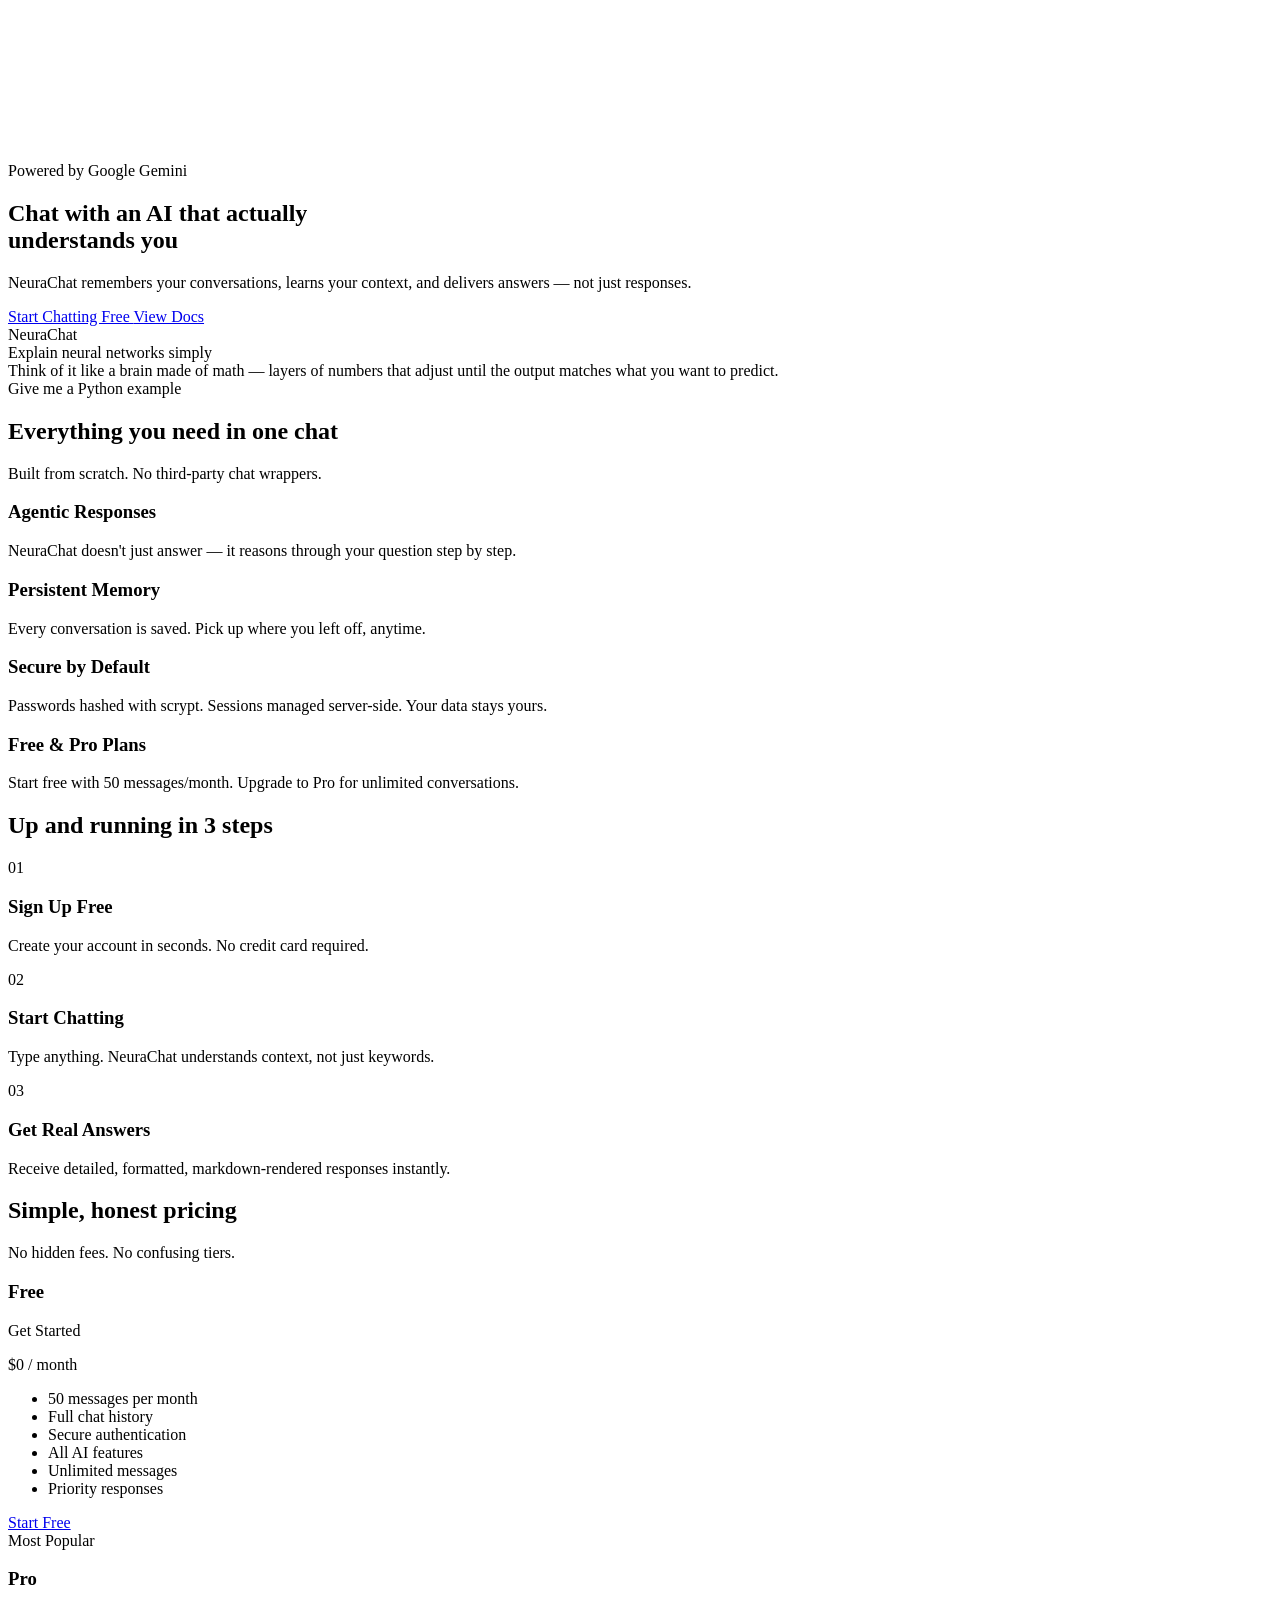
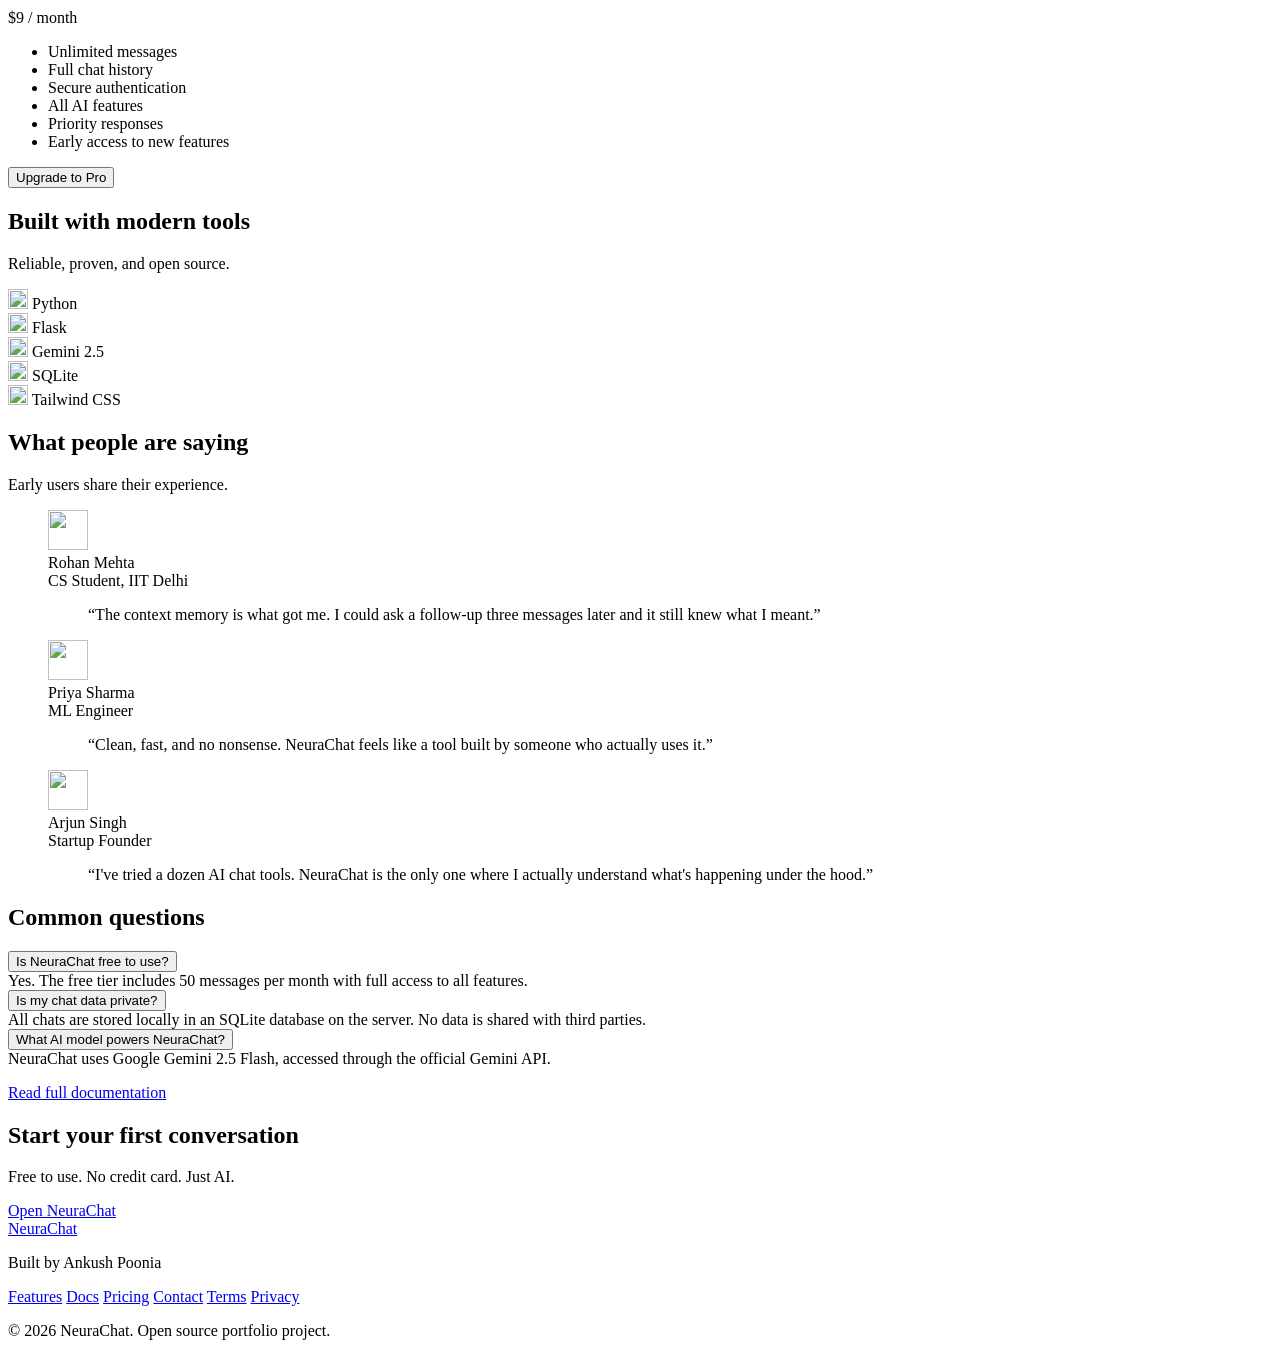
==== commit 5a6bb93f: "complete index.html and main.css rebuild — landing page with new design system0" ====
--- a/frontend/html/index.html
+++ b/frontend/html/index.html
@@ -15,7 +15,7 @@
       theme: {
         extend: {
           fontFamily: {
-            display: ['Syne', 'sans-serif'],
+            display: ['Serda', 'sans-serif'],
             body: ['DM Sans', 'sans-serif'],
             mono: ['JetBrains Mono', 'monospace'],
           },
@@ -41,7 +41,7 @@
             Powered by Google Gemini
           </div>
           <h1 id="hero-h1" class="font-display font-extrabold text-4xl sm:text-5xl lg:text-[3.25rem] leading-[1.08] text-[var(--text-primary)] mb-5">
-            Chat with an AI that<br class="hidden sm:block" /> actually understands you
+            Chat with an AI that actually<br class="hidden sm:block" /> understands you
           </h1>
           <p id="hero-sub" class="text-lg text-[var(--text-secondary)] max-w-xl mx-auto lg:mx-0 mb-8">
             NeuraChat remembers your conversations, learns your context, and delivers answers — not just responses.
